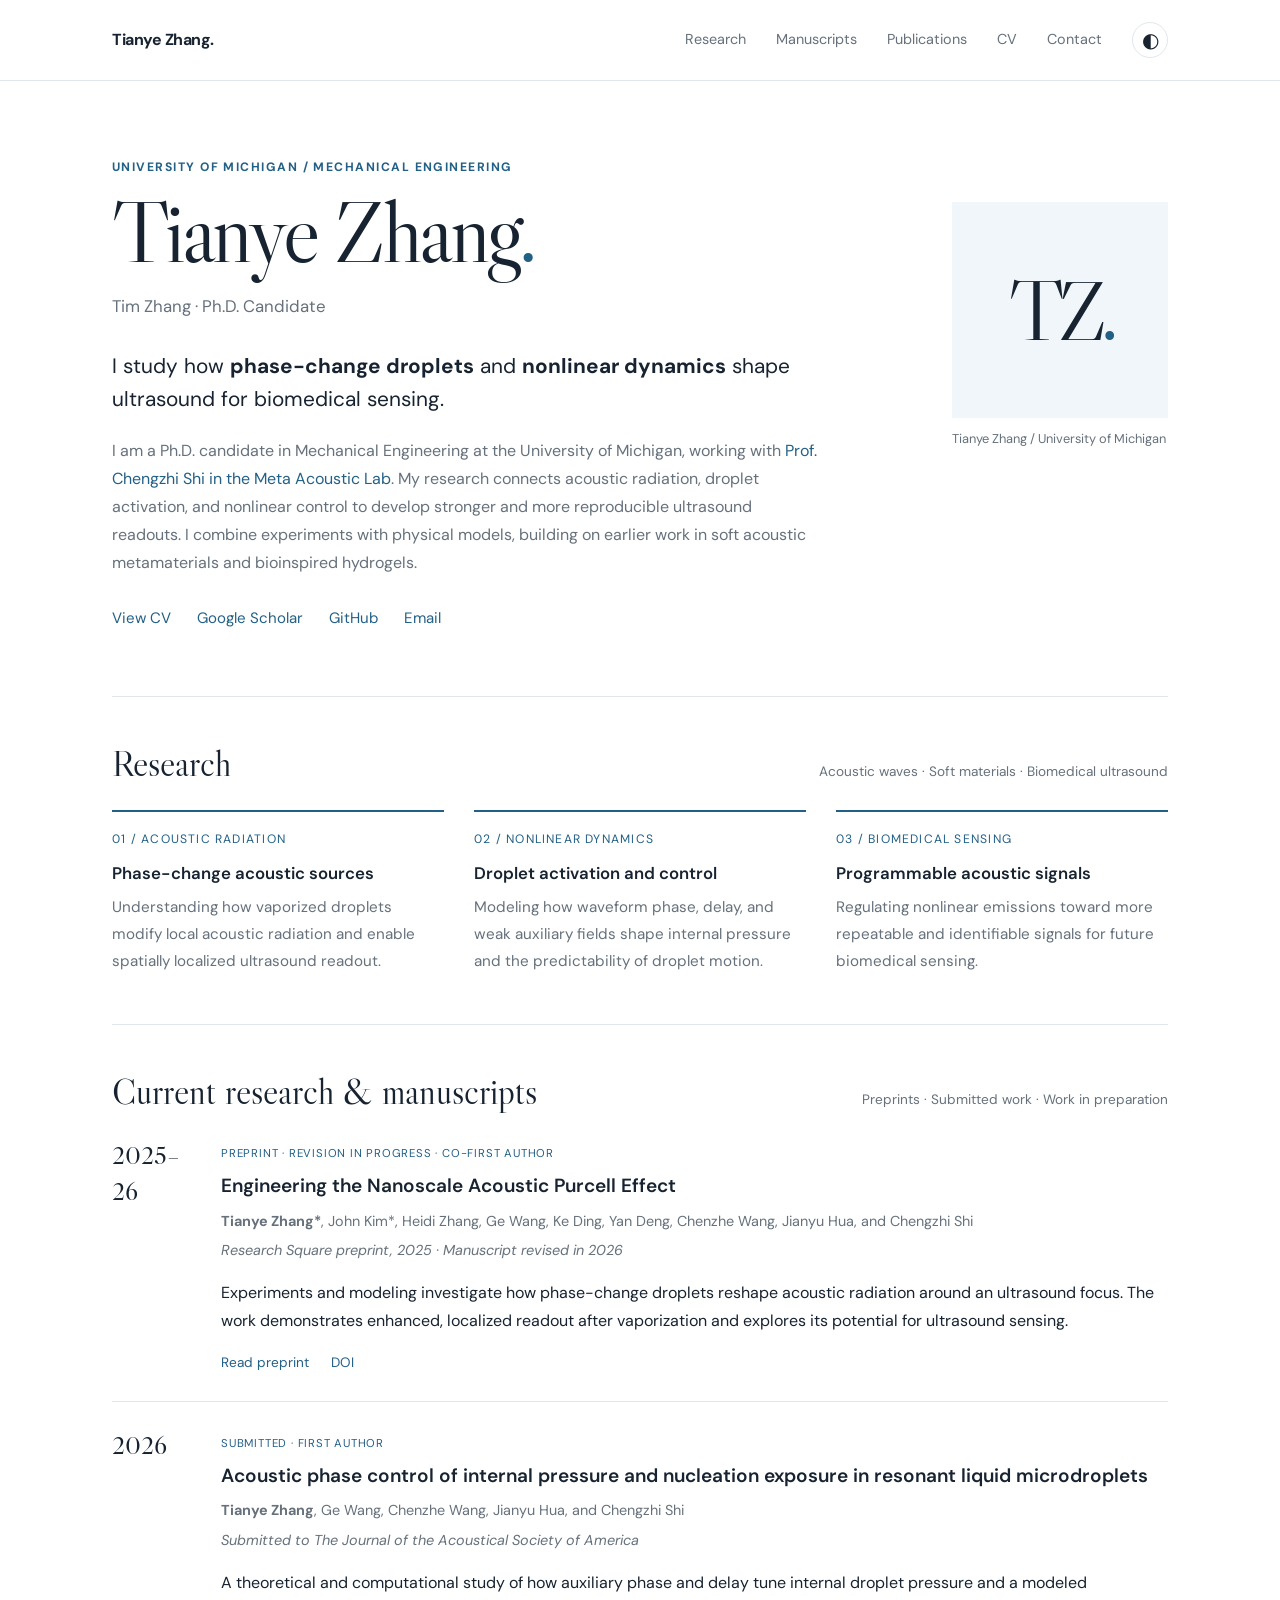
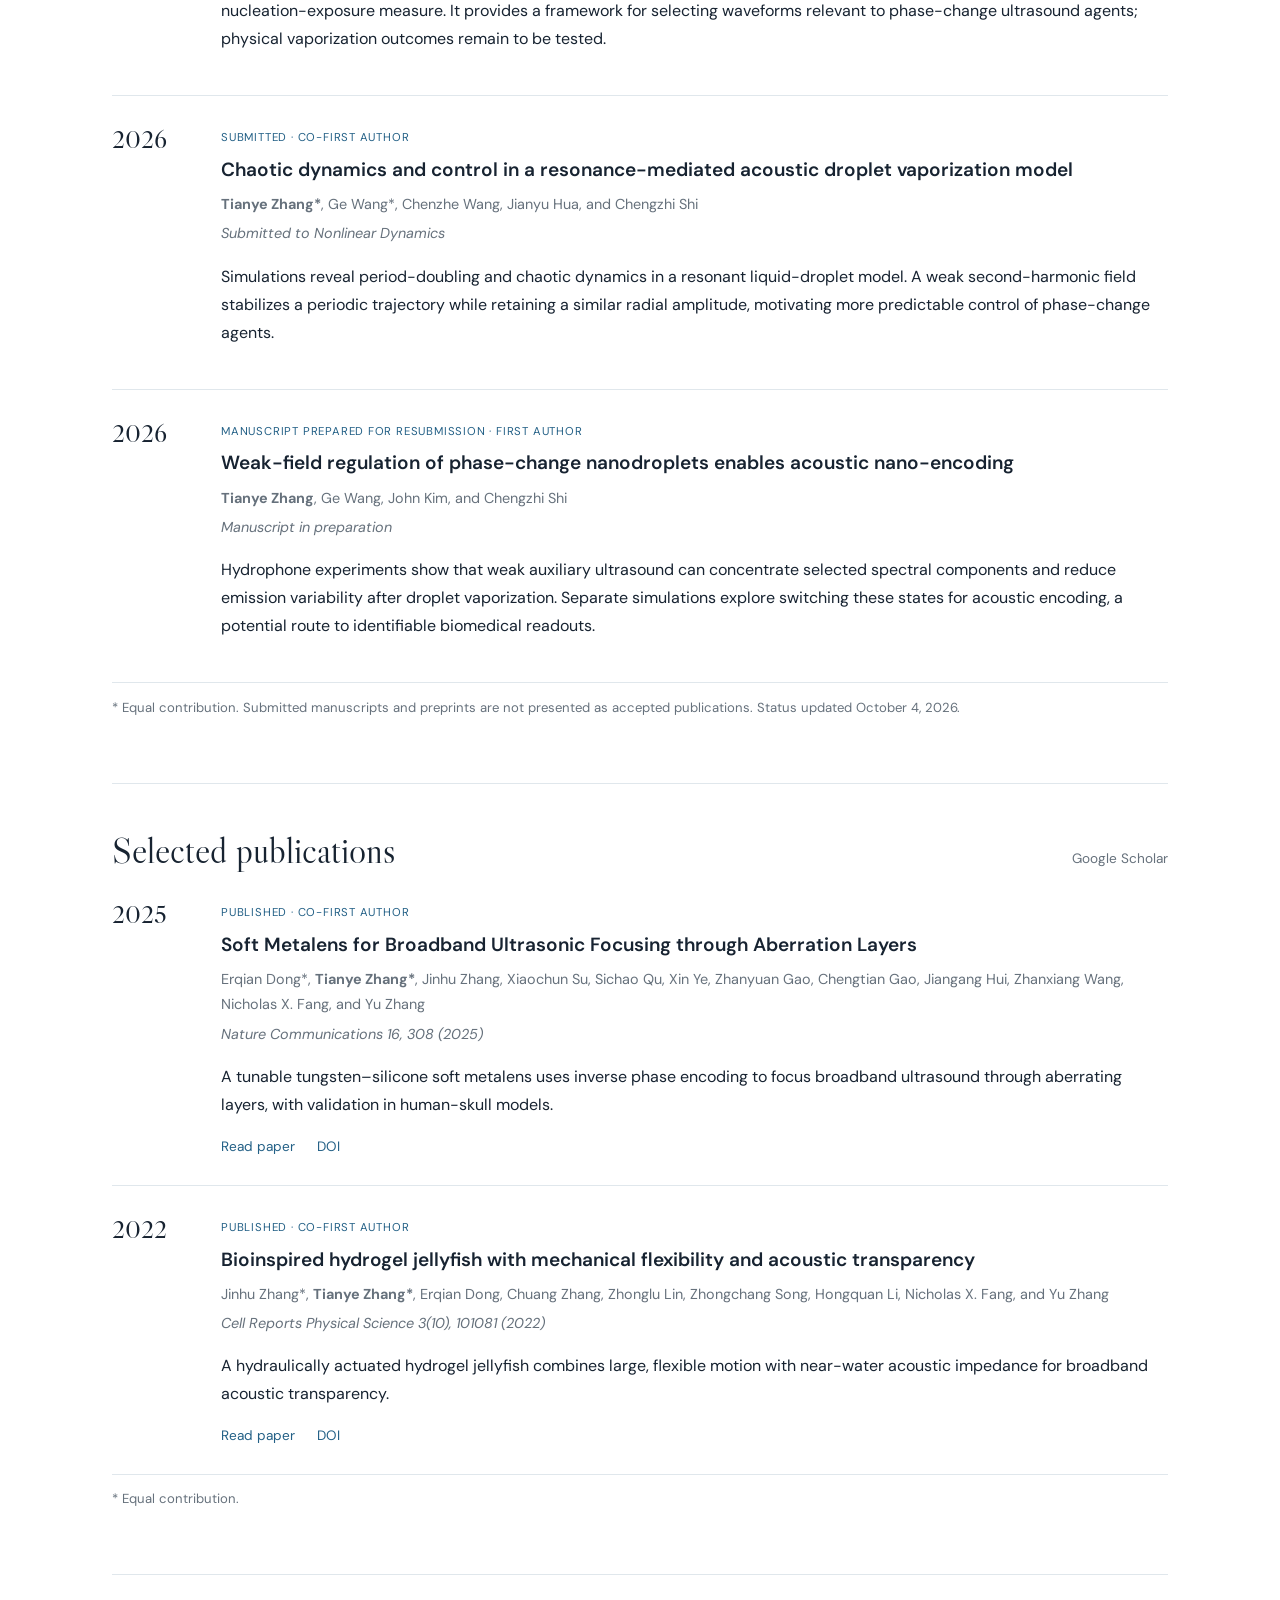
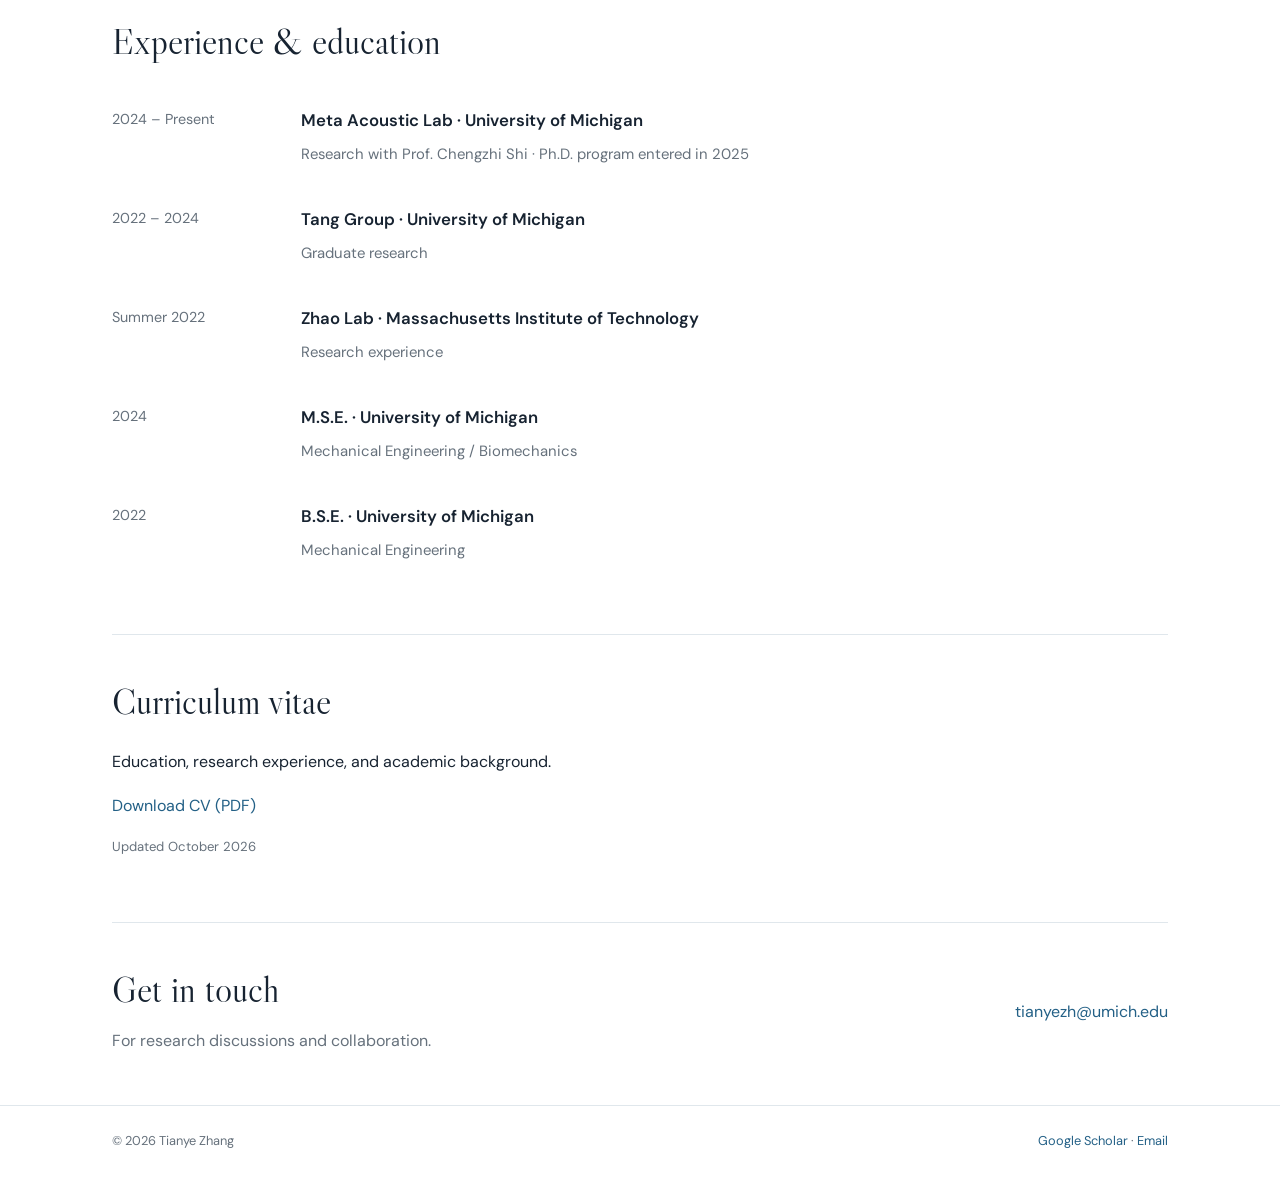
==== index.html @ c557f558 "Publish Tianye Zhang academic website and CV" ====
<!doctype html>
<html lang="en"><head><meta charset="utf-8"><meta name="viewport" content="width=device-width, initial-scale=1"><meta name="description" content="Tianye (Tim) Zhang — research in acoustic metamaterials, soft materials, and biomedical ultrasound at the University of Michigan."><title>Tianye Zhang · Acoustics & Ultrasound</title><link rel="icon" type="image/svg+xml" href="data:image/svg+xml,%3Csvg xmlns='http://www.w3.org/2000/svg' viewBox='0 0 64 64'%3E%3Crect width='64' height='64' rx='10' fill='%23172331'/%3E%3Ctext x='9' y='44' font-family='Georgia' font-size='34' fill='white'%3ETZ%3C/text%3E%3C/svg%3E"><link rel="stylesheet" href="style.css"><script src="main.js" defer></script></head>
<body><a class="skip" href="#main">Skip to content</a><header><nav class="nav" aria-label="Main navigation"><a class="brand" href="#about">Tianye Zhang.</a><a href="#research">Research</a><a href="#manuscripts">Manuscripts</a><a class="publications-nav" href="#publications">Publications</a><a href="#cv">CV</a><a class="contact-nav" href="#contact">Contact</a><button class="theme" type="button" aria-label="Switch to dark theme" aria-pressed="false">◐</button></nav></header>
<main id="main"><section class="intro" id="about"><div><p class="eyebrow">University of Michigan / Mechanical Engineering</p><h1>Tianye Zhang<span>.</span></h1><p class="role">Tim Zhang · Ph.D. Candidate</p><p class="lead">I study how <strong>phase-change droplets</strong> and <strong>nonlinear dynamics</strong> shape ultrasound for biomedical sensing.</p><p class="bio">I am a Ph.D. candidate in Mechanical Engineering at the University of Michigan, working with <a href="https://metaacousticlab.engin.umich.edu/members/" target="_blank" rel="noopener">Prof. Chengzhi Shi in the Meta Acoustic Lab</a>. My research connects acoustic radiation, droplet activation, and nonlinear control to develop stronger and more reproducible ultrasound readouts. I combine experiments with physical models, building on earlier work in soft acoustic metamaterials and bioinspired hydrogels.</p><div class="profile-links" aria-label="Academic profiles"><a href="#cv">View CV</a><a href="https://scholar.google.com/citations?user=XYFmxHcAAAAJ&amp;hl=en" target="_blank" rel="noopener">Google Scholar</a><a href="https://github.com/zhangty72" target="_blank" rel="noopener">GitHub</a><a href="mailto:tianyezh@umich.edu">Email</a></div></div><aside class="portrait" aria-label="Tianye Zhang monogram"><div class="monogram"><div>TZ<span>.</span></div></div><p class="caption">Tianye Zhang / University of Michigan</p></aside></section>
<section class="section" id="research"><div class="section-head"><h2>Research</h2><span class="section-note">Acoustic waves · Soft materials · Biomedical ultrasound</span></div><div class="topics"><article class="topic"><div class="number">01 / ACOUSTIC RADIATION</div><h3>Phase-change acoustic sources</h3><p>Understanding how vaporized droplets modify local acoustic radiation and enable spatially localized ultrasound readout.</p></article><article class="topic"><div class="number">02 / NONLINEAR DYNAMICS</div><h3>Droplet activation and control</h3><p>Modeling how waveform phase, delay, and weak auxiliary fields shape internal pressure and the predictability of droplet motion.</p></article><article class="topic"><div class="number">03 / BIOMEDICAL SENSING</div><h3>Programmable acoustic signals</h3><p>Regulating nonlinear emissions toward more repeatable and identifiable signals for future biomedical sensing.</p></article></div></section>
<section class="section" id="manuscripts"><div class="section-head"><h2>Current research &amp; manuscripts</h2><span class="section-note">Preprints · Submitted work · Work in preparation</span></div>
<article class="paper"><div class="year">2025–26</div><div><span class="status">Preprint · Revision in progress · Co-first author</span><h3>Engineering the Nanoscale Acoustic Purcell Effect</h3><p class="authors"><strong>Tianye Zhang*</strong>, John Kim*, Heidi Zhang, Ge Wang, Ke Ding, Yan Deng, Chenzhe Wang, Jianyu Hua, and Chengzhi Shi</p><p class="venue">Research Square preprint, 2025 · Manuscript revised in 2026</p><p>Experiments and modeling investigate how phase-change droplets reshape acoustic radiation around an ultrasound focus. The work demonstrates enhanced, localized readout after vaporization and explores its potential for ultrasound sensing.</p><div class="paper-links"><a href="https://www.researchsquare.com/article/rs-7958211/v1" target="_blank" rel="noopener">Read preprint</a><a href="https://doi.org/10.21203/rs.3.rs-7958211/v1" target="_blank" rel="noopener">DOI</a></div></div></article>
<article class="paper"><div class="year">2026</div><div><span class="status">Submitted · First author</span><h3>Acoustic phase control of internal pressure and nucleation exposure in resonant liquid microdroplets</h3><p class="authors"><strong>Tianye Zhang</strong>, Ge Wang, Chenzhe Wang, Jianyu Hua, and Chengzhi Shi</p><p class="venue">Submitted to The Journal of the Acoustical Society of America</p><p>A theoretical and computational study of how auxiliary phase and delay tune internal droplet pressure and a modeled nucleation-exposure measure. It provides a framework for selecting waveforms relevant to phase-change ultrasound agents; physical vaporization outcomes remain to be tested.</p></div></article>
<article class="paper"><div class="year">2026</div><div><span class="status">Submitted · Co-first author</span><h3>Chaotic dynamics and control in a resonance-mediated acoustic droplet vaporization model</h3><p class="authors"><strong>Tianye Zhang*</strong>, Ge Wang*, Chenzhe Wang, Jianyu Hua, and Chengzhi Shi</p><p class="venue">Submitted to Nonlinear Dynamics</p><p>Simulations reveal period-doubling and chaotic dynamics in a resonant liquid-droplet model. A weak second-harmonic field stabilizes a periodic trajectory while retaining a similar radial amplitude, motivating more predictable control of phase-change agents.</p></div></article>
<article class="paper"><div class="year">2026</div><div><span class="status">Manuscript prepared for resubmission · First author</span><h3>Weak-field regulation of phase-change nanodroplets enables acoustic nano-encoding</h3><p class="authors"><strong>Tianye Zhang</strong>, Ge Wang, John Kim, and Chengzhi Shi</p><p class="venue">Manuscript in preparation</p><p>Hydrophone experiments show that weak auxiliary ultrasound can concentrate selected spectral components and reduce emission variability after droplet vaporization. Separate simulations explore switching these states for acoustic encoding, a potential route to identifiable biomedical readouts.</p></div></article><p class="cv-note">* Equal contribution. Submitted manuscripts and preprints are not presented as accepted publications. Status updated October 4, 2026.</p></section>
<section class="section" id="publications"><div class="section-head"><h2>Selected publications</h2><a class="section-note" href="https://scholar.google.com/citations?user=XYFmxHcAAAAJ&amp;hl=en" target="_blank" rel="noopener">Google Scholar</a></div><div id="paper-list">
<article class="paper"><div class="year">2025</div><div><span class="status">Published · Co-first author</span><h3><a href="https://doi.org/10.1038/s41467-024-55022-2" target="_blank" rel="noopener">Soft Metalens for Broadband Ultrasonic Focusing through Aberration Layers</a></h3><p class="authors">Erqian Dong*, <strong>Tianye Zhang*</strong>, Jinhu Zhang, Xiaochun Su, Sichao Qu, Xin Ye, Zhanyuan Gao, Chengtian Gao, Jiangang Hui, Zhanxiang Wang, Nicholas X. Fang, and Yu Zhang</p><p class="venue">Nature Communications 16, 308 (2025)</p><p>A tunable tungsten–silicone soft metalens uses inverse phase encoding to focus broadband ultrasound through aberrating layers, with validation in human-skull models.</p><div class="paper-links"><a href="https://www.nature.com/articles/s41467-024-55022-2" target="_blank" rel="noopener">Read paper</a><a href="https://doi.org/10.1038/s41467-024-55022-2" target="_blank" rel="noopener">DOI</a></div></div></article><article class="paper"><div class="year">2022</div><div><span class="status">Published · Co-first author</span><h3><a href="https://doi.org/10.1016/j.xcrp.2022.101081" target="_blank" rel="noopener">Bioinspired hydrogel jellyfish with mechanical flexibility and acoustic transparency</a></h3><p class="authors">Jinhu Zhang*, <strong>Tianye Zhang*</strong>, Erqian Dong, Chuang Zhang, Zhonglu Lin, Zhongchang Song, Hongquan Li, Nicholas X. Fang, and Yu Zhang</p><p class="venue">Cell Reports Physical Science 3(10), 101081 (2022)</p><p>A hydraulically actuated hydrogel jellyfish combines large, flexible motion with near-water acoustic impedance for broadband acoustic transparency.</p><div class="paper-links"><a href="https://www.sciencedirect.com/science/article/pii/S2666386422003757" target="_blank" rel="noopener">Read paper</a><a href="https://doi.org/10.1016/j.xcrp.2022.101081" target="_blank" rel="noopener">DOI</a></div></div></article><p class="cv-note">* Equal contribution.</p>
</div></section>
<section class="section" id="experience"><div class="section-head"><h2>Experience &amp; education</h2></div><div class="timeline-row"><time>2024 – Present</time><div><h3>Meta Acoustic Lab · University of Michigan</h3><p>Research with Prof. Chengzhi Shi · Ph.D. program entered in 2025</p></div></div><div class="timeline-row"><time>2022 – 2024</time><div><h3>Tang Group · University of Michigan</h3><p>Graduate research</p></div></div><div class="timeline-row"><time>Summer 2022</time><div><h3>Zhao Lab · Massachusetts Institute of Technology</h3><p>Research experience</p></div></div><div class="timeline-row"><time>2024</time><div><h3>M.S.E. · University of Michigan</h3><p>Mechanical Engineering / Biomechanics</p></div></div><div class="timeline-row"><time>2022</time><div><h3>B.S.E. · University of Michigan</h3><p>Mechanical Engineering</p></div></div></section>
<section class="section" id="cv"><div class="section-head"><h2>Curriculum vitae</h2></div><p>Education, research experience, and academic background.</p><p><a href="Tianye_Zhang_CV.pdf" target="_blank" rel="noopener">Download CV (PDF)</a></p><p class="cv-note">Updated October 2026</p></section>
<section class="section contact" id="contact"><div><h2>Get in touch</h2><p>For research discussions and collaboration.</p></div><a href="mailto:tianyezh@umich.edu">tianyezh@umich.edu</a></section></main><footer><div><span>© 2026 Tianye Zhang</span><span><a href="https://scholar.google.com/citations?user=XYFmxHcAAAAJ&amp;hl=en" target="_blank" rel="noopener">Google Scholar</a> · <a href="mailto:tianyezh@umich.edu">Email</a></span></div></footer></body></html>
---- style.css ----
@import url('https://fonts.googleapis.com/css2?family=DM+Sans:wght@400;500;600;700&family=Libre+Caslon+Display&display=swap');
:root{--bg:#fff;--ink:#172331;--muted:#66717c;--accent:#236086;--line:#e0e7ec;--soft:#f1f6fa;--serif:'Libre Caslon Display',Georgia,serif}*{box-sizing:border-box}html{scroll-behavior:smooth;scroll-padding-top:95px}body{margin:0;background:var(--bg);color:var(--ink);font-family:'DM Sans',Arial,sans-serif;font-size:16px;line-height:1.75}a{color:var(--accent);text-decoration:none}a:hover{text-decoration:underline;text-underline-offset:5px}a:focus-visible,button:focus-visible{outline:3px solid #54a3d2;outline-offset:5px}header{border-bottom:1px solid var(--line);background:var(--bg);position:sticky;top:0;z-index:10}.nav{max-width:1120px;margin:auto;padding:22px 32px;display:flex;align-items:center;gap:30px}.brand{font-weight:700;letter-spacing:-.5px;color:var(--ink);margin-right:auto}.nav a:not(.brand){font-size:.9rem;color:var(--muted)}.theme{border:1px solid var(--line);background:none;border-radius:50%;width:36px;height:36px;color:var(--ink);cursor:pointer;font-size:20px}main{max-width:1120px;margin:auto;padding:0 32px}.intro{display:grid;grid-template-columns:1fr 216px;gap:72px;padding:76px 0 65px}.eyebrow{font-size:.76rem;font-weight:700;letter-spacing:.12em;color:var(--accent);text-transform:uppercase;margin:0 0 8px}h1{font-family:var(--serif);font-weight:400;font-size:clamp(3.5rem,7vw,5.5rem);letter-spacing:-.04em;line-height:1.04;margin:0 0 14px}h1 span{color:var(--accent)}.role{color:var(--muted);margin:0 0 28px;font-size:1.05rem}.lead{font-size:1.3rem;line-height:1.6;max-width:690px}.bio{max-width:710px;color:var(--muted)}.profile-links{display:flex;flex-wrap:wrap;gap:26px;margin-top:28px;font-size:.94rem}.portrait{padding-top:45px}.monogram{height:216px;display:grid;place-items:center;background:var(--soft);font-family:var(--serif);font-size:84px;letter-spacing:-7px}.monogram span{color:var(--accent)}.caption{font-size:.8rem;color:var(--muted);margin-top:10px}.section{padding:45px 0 50px;border-top:1px solid var(--line)}.section-head{display:flex;align-items:baseline;justify-content:space-between;gap:24px;margin-bottom:25px}h2{font-family:var(--serif);font-size:2.25rem;font-weight:400;line-height:1.2;margin:0}h3{font-size:1.05rem;font-weight:600;line-height:1.55;margin:0 0 8px}.section-note{color:var(--muted);font-size:.85rem}.topics{display:grid;grid-template-columns:repeat(3,1fr);gap:30px}.topic{border-top:2px solid var(--accent);padding-top:17px}.topic p{margin:8px 0 0;color:var(--muted);font-size:.95rem}.number{font-size:.76rem;color:var(--accent);letter-spacing:.1em;margin-bottom:10px}.paper{display:grid;grid-template-columns:85px 1fr;gap:24px;padding:26px 0;border-bottom:1px solid var(--line)}.paper:first-of-type{padding-top:0}.paper:last-child{border-bottom:0;padding-bottom:0}.year{font-family:var(--serif);font-size:1.6rem;line-height:1.4}.status{display:inline-block;font-size:.71rem;letter-spacing:.07em;text-transform:uppercase;color:var(--accent);margin-bottom:8px}.paper h3{font-size:1.19rem;line-height:1.5}.paper h3 a{color:var(--ink)}.authors,.venue{font-size:.9rem;color:var(--muted);margin:4px 0}.venue{font-style:italic}.paper-links{display:flex;gap:22px;font-size:.85rem;margin-top:9px}.timeline-row{display:grid;grid-template-columns:165px 1fr;gap:24px;padding:18px 0}.timeline-row time{color:var(--muted);font-size:.9rem}.timeline-row p{margin:3px 0;color:var(--muted);font-size:.93rem}.contact{display:flex;justify-content:space-between;align-items:center;gap:30px}.contact p{color:var(--muted);margin-bottom:0}footer{border-top:1px solid var(--line);padding:24px 32px;color:var(--muted);font-size:.8rem}footer>div{max-width:1056px;margin:auto;display:flex;justify-content:space-between;gap:20px}.skip{position:absolute;left:-999px}.skip:focus{left:20px;background:var(--bg);padding:10px;z-index:20}.cv-note{font-size:.82rem;color:var(--muted)}body.dark{--bg:#101923;--ink:#edf2f6;--muted:#a8b5c1;--accent:#85bddc;--line:#2c3947;--soft:#1b2a38}@media(max-width:760px){.nav{padding:17px 20px;gap:18px}.nav a:not(.brand){font-size:.8rem}.brand{font-size:.95rem}.theme{width:30px;height:30px;flex-shrink:0}main{padding:0 22px}.intro{grid-template-columns:1fr;gap:0;padding:45px 0}.portrait{display:none}.lead{font-size:1.14rem}.topics{grid-template-columns:1fr;gap:28px}.section{padding:34px 0}.section-head{display:block}.section-note{display:block;margin-top:10px}.paper{grid-template-columns:1fr;gap:4px;padding:23px 0}.year{font-size:1.25rem}.timeline-row{grid-template-columns:1fr;gap:3px}.contact{display:block}.contact>a{display:inline-block;margin-top:20px}.profile-links{gap:22px}.nav .contact-nav{display:none}footer{padding:24px 22px}footer>div{flex-direction:column;gap:5px}h2{font-size:2rem}}@media(prefers-reduced-motion:reduce){html{scroll-behavior:auto}}

@media(max-width:600px){.nav .publications-nav{display:none}.nav{gap:14px}.nav a:not(.brand){font-size:.8rem}.brand{font-size:.9rem}}
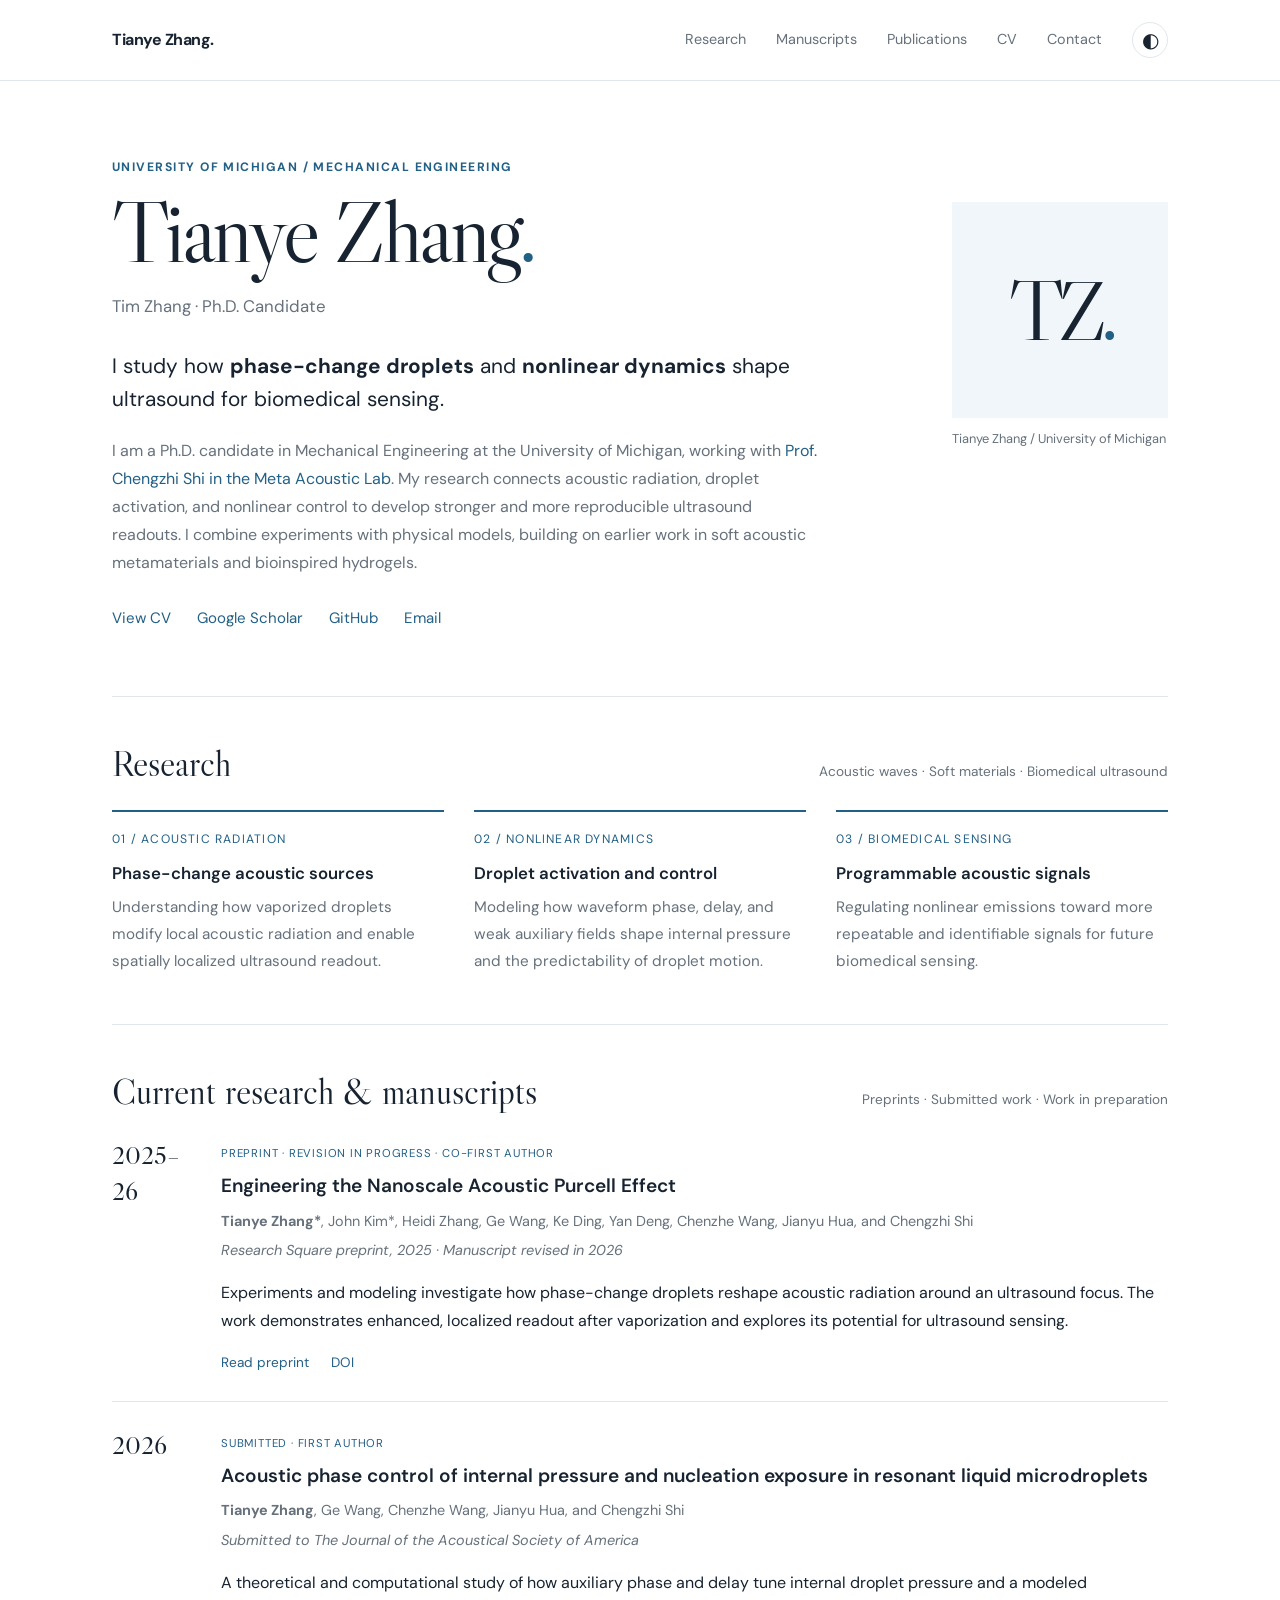
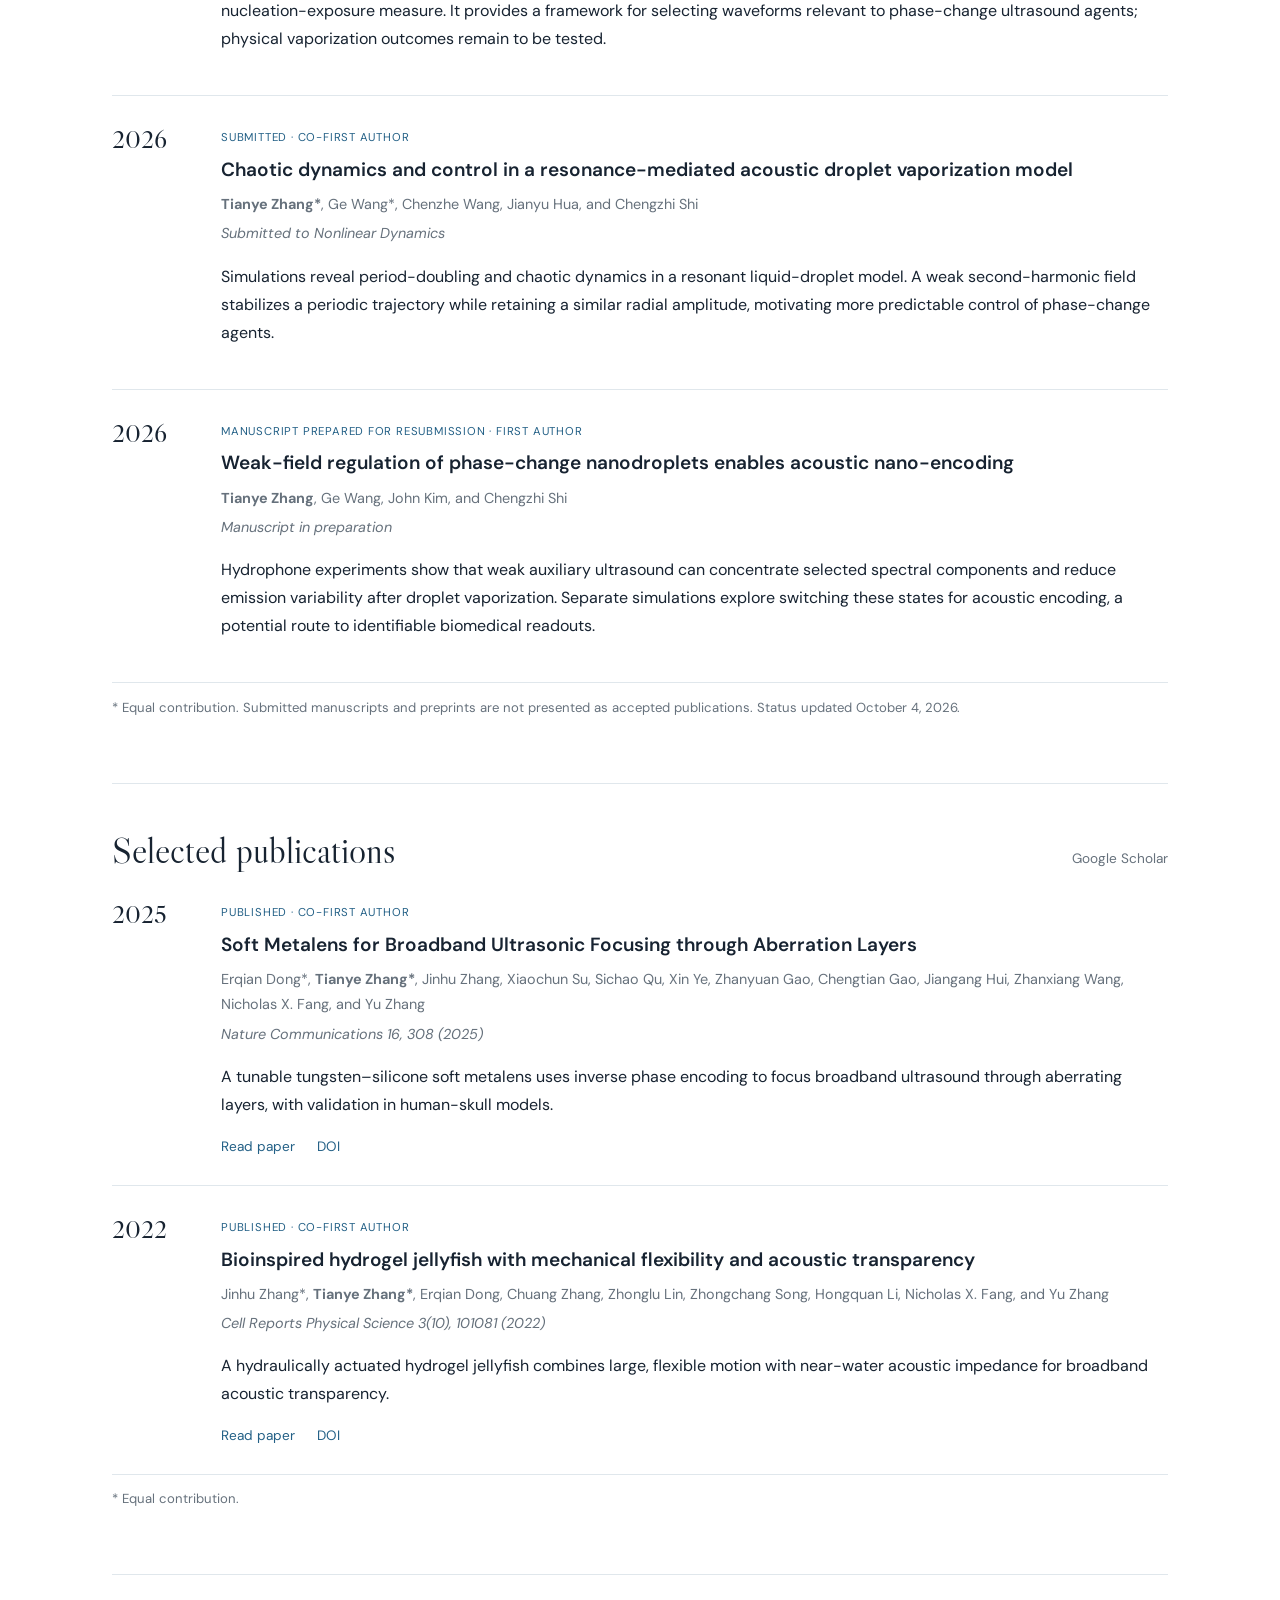
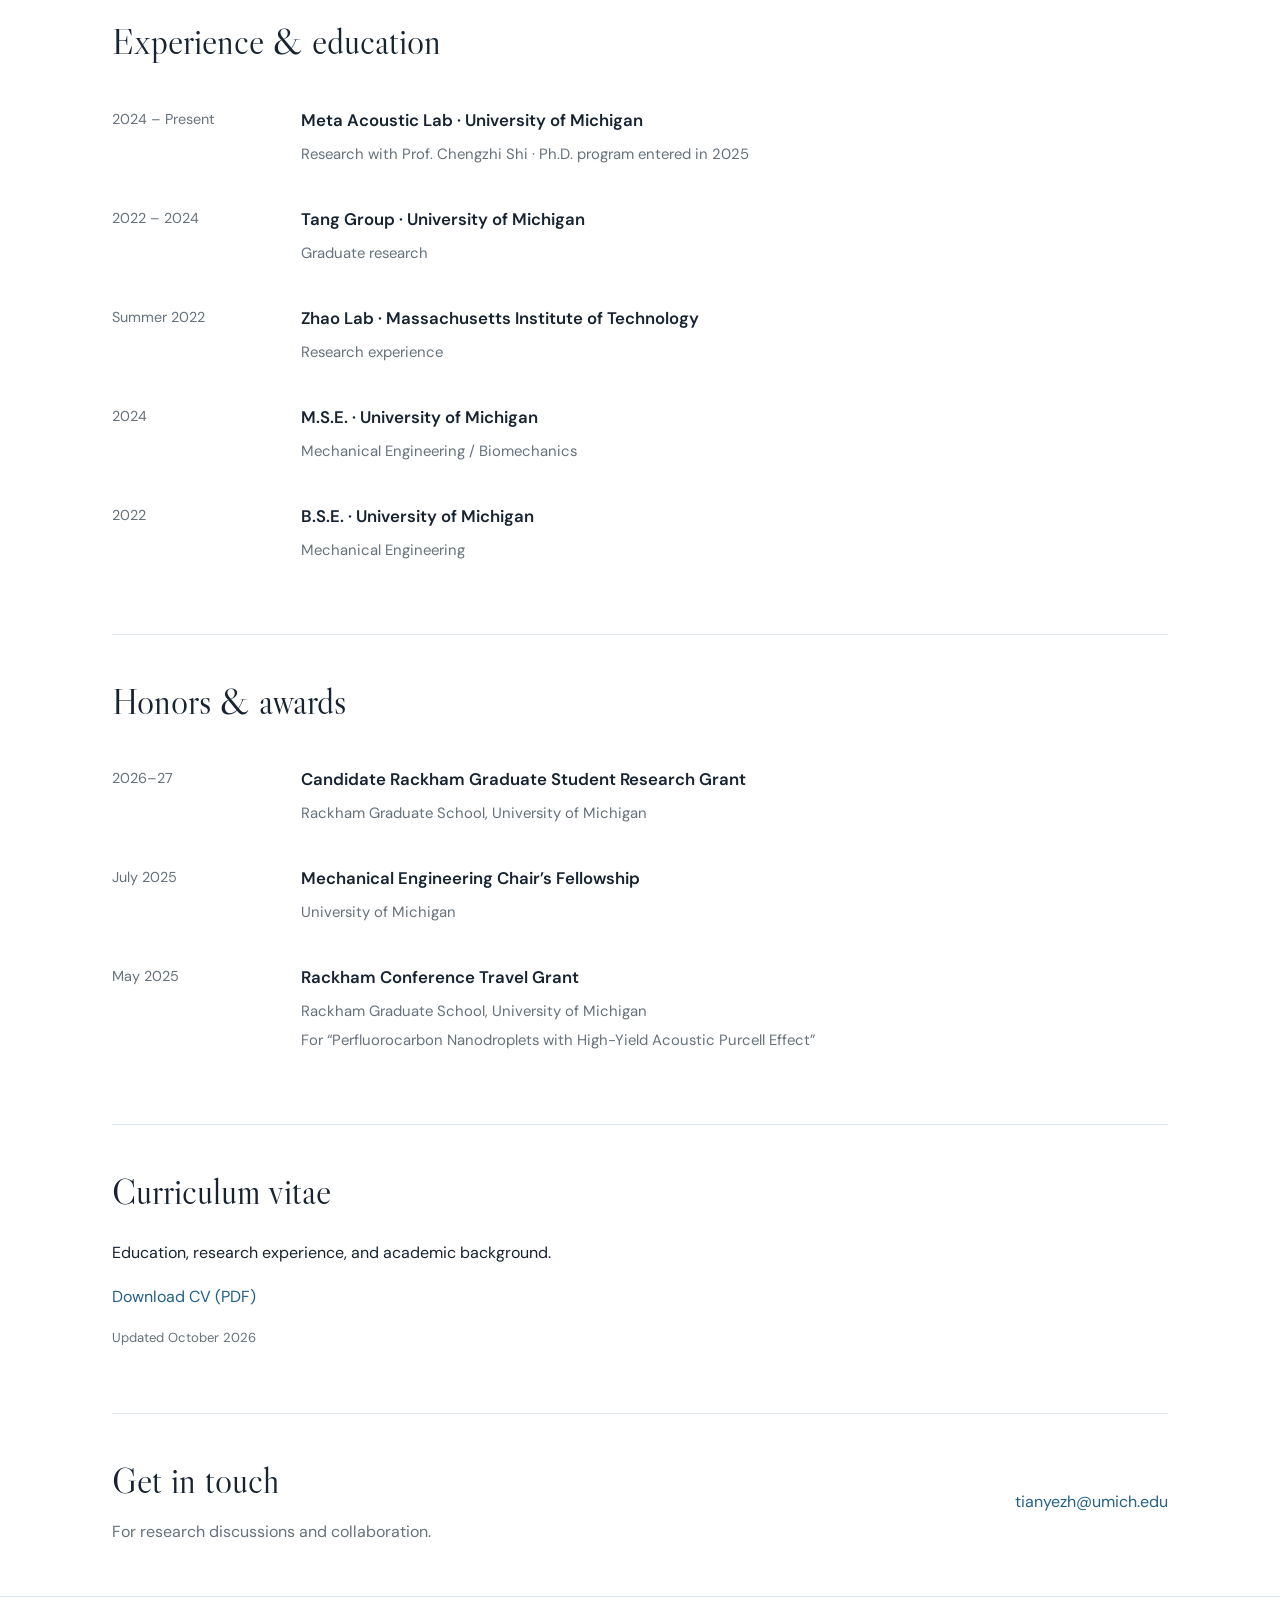
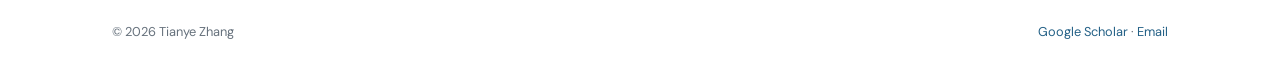
==== commit 900f5c96: "Add fellowship, research grant, and travel grant honors" ====
--- a/index.html
+++ b/index.html
@@ -12,5 +12,6 @@
 <article class="paper"><div class="year">2025</div><div><span class="status">Published · Co-first author</span><h3><a href="https://doi.org/10.1038/s41467-024-55022-2" target="_blank" rel="noopener">Soft Metalens for Broadband Ultrasonic Focusing through Aberration Layers</a></h3><p class="authors">Erqian Dong*, <strong>Tianye Zhang*</strong>, Jinhu Zhang, Xiaochun Su, Sichao Qu, Xin Ye, Zhanyuan Gao, Chengtian Gao, Jiangang Hui, Zhanxiang Wang, Nicholas X. Fang, and Yu Zhang</p><p class="venue">Nature Communications 16, 308 (2025)</p><p>A tunable tungsten–silicone soft metalens uses inverse phase encoding to focus broadband ultrasound through aberrating layers, with validation in human-skull models.</p><div class="paper-links"><a href="https://www.nature.com/articles/s41467-024-55022-2" target="_blank" rel="noopener">Read paper</a><a href="https://doi.org/10.1038/s41467-024-55022-2" target="_blank" rel="noopener">DOI</a></div></div></article><article class="paper"><div class="year">2022</div><div><span class="status">Published · Co-first author</span><h3><a href="https://doi.org/10.1016/j.xcrp.2022.101081" target="_blank" rel="noopener">Bioinspired hydrogel jellyfish with mechanical flexibility and acoustic transparency</a></h3><p class="authors">Jinhu Zhang*, <strong>Tianye Zhang*</strong>, Erqian Dong, Chuang Zhang, Zhonglu Lin, Zhongchang Song, Hongquan Li, Nicholas X. Fang, and Yu Zhang</p><p class="venue">Cell Reports Physical Science 3(10), 101081 (2022)</p><p>A hydraulically actuated hydrogel jellyfish combines large, flexible motion with near-water acoustic impedance for broadband acoustic transparency.</p><div class="paper-links"><a href="https://www.sciencedirect.com/science/article/pii/S2666386422003757" target="_blank" rel="noopener">Read paper</a><a href="https://doi.org/10.1016/j.xcrp.2022.101081" target="_blank" rel="noopener">DOI</a></div></div></article><p class="cv-note">* Equal contribution.</p>
 </div></section>
 <section class="section" id="experience"><div class="section-head"><h2>Experience &amp; education</h2></div><div class="timeline-row"><time>2024 – Present</time><div><h3>Meta Acoustic Lab · University of Michigan</h3><p>Research with Prof. Chengzhi Shi · Ph.D. program entered in 2025</p></div></div><div class="timeline-row"><time>2022 – 2024</time><div><h3>Tang Group · University of Michigan</h3><p>Graduate research</p></div></div><div class="timeline-row"><time>Summer 2022</time><div><h3>Zhao Lab · Massachusetts Institute of Technology</h3><p>Research experience</p></div></div><div class="timeline-row"><time>2024</time><div><h3>M.S.E. · University of Michigan</h3><p>Mechanical Engineering / Biomechanics</p></div></div><div class="timeline-row"><time>2022</time><div><h3>B.S.E. · University of Michigan</h3><p>Mechanical Engineering</p></div></div></section>
+<section class="section" id="honors"><div class="section-head"><h2>Honors &amp; awards</h2></div><div class="timeline-row"><time>2026–27</time><div><h3>Candidate Rackham Graduate Student Research Grant</h3><p>Rackham Graduate School, University of Michigan</p></div></div><div class="timeline-row"><time datetime="2025-07">July 2025</time><div><h3>Mechanical Engineering Chair’s Fellowship</h3><p>University of Michigan</p></div></div><div class="timeline-row"><time datetime="2025-05">May 2025</time><div><h3>Rackham Conference Travel Grant</h3><p>Rackham Graduate School, University of Michigan</p><p>For “Perfluorocarbon Nanodroplets with High-Yield Acoustic Purcell Effect”</p></div></div></section>
 <section class="section" id="cv"><div class="section-head"><h2>Curriculum vitae</h2></div><p>Education, research experience, and academic background.</p><p><a href="Tianye_Zhang_CV.pdf" target="_blank" rel="noopener">Download CV (PDF)</a></p><p class="cv-note">Updated October 2026</p></section>
 <section class="section contact" id="contact"><div><h2>Get in touch</h2><p>For research discussions and collaboration.</p></div><a href="mailto:tianyezh@umich.edu">tianyezh@umich.edu</a></section></main><footer><div><span>© 2026 Tianye Zhang</span><span><a href="https://scholar.google.com/citations?user=XYFmxHcAAAAJ&amp;hl=en" target="_blank" rel="noopener">Google Scholar</a> · <a href="mailto:tianyezh@umich.edu">Email</a></span></div></footer></body></html>
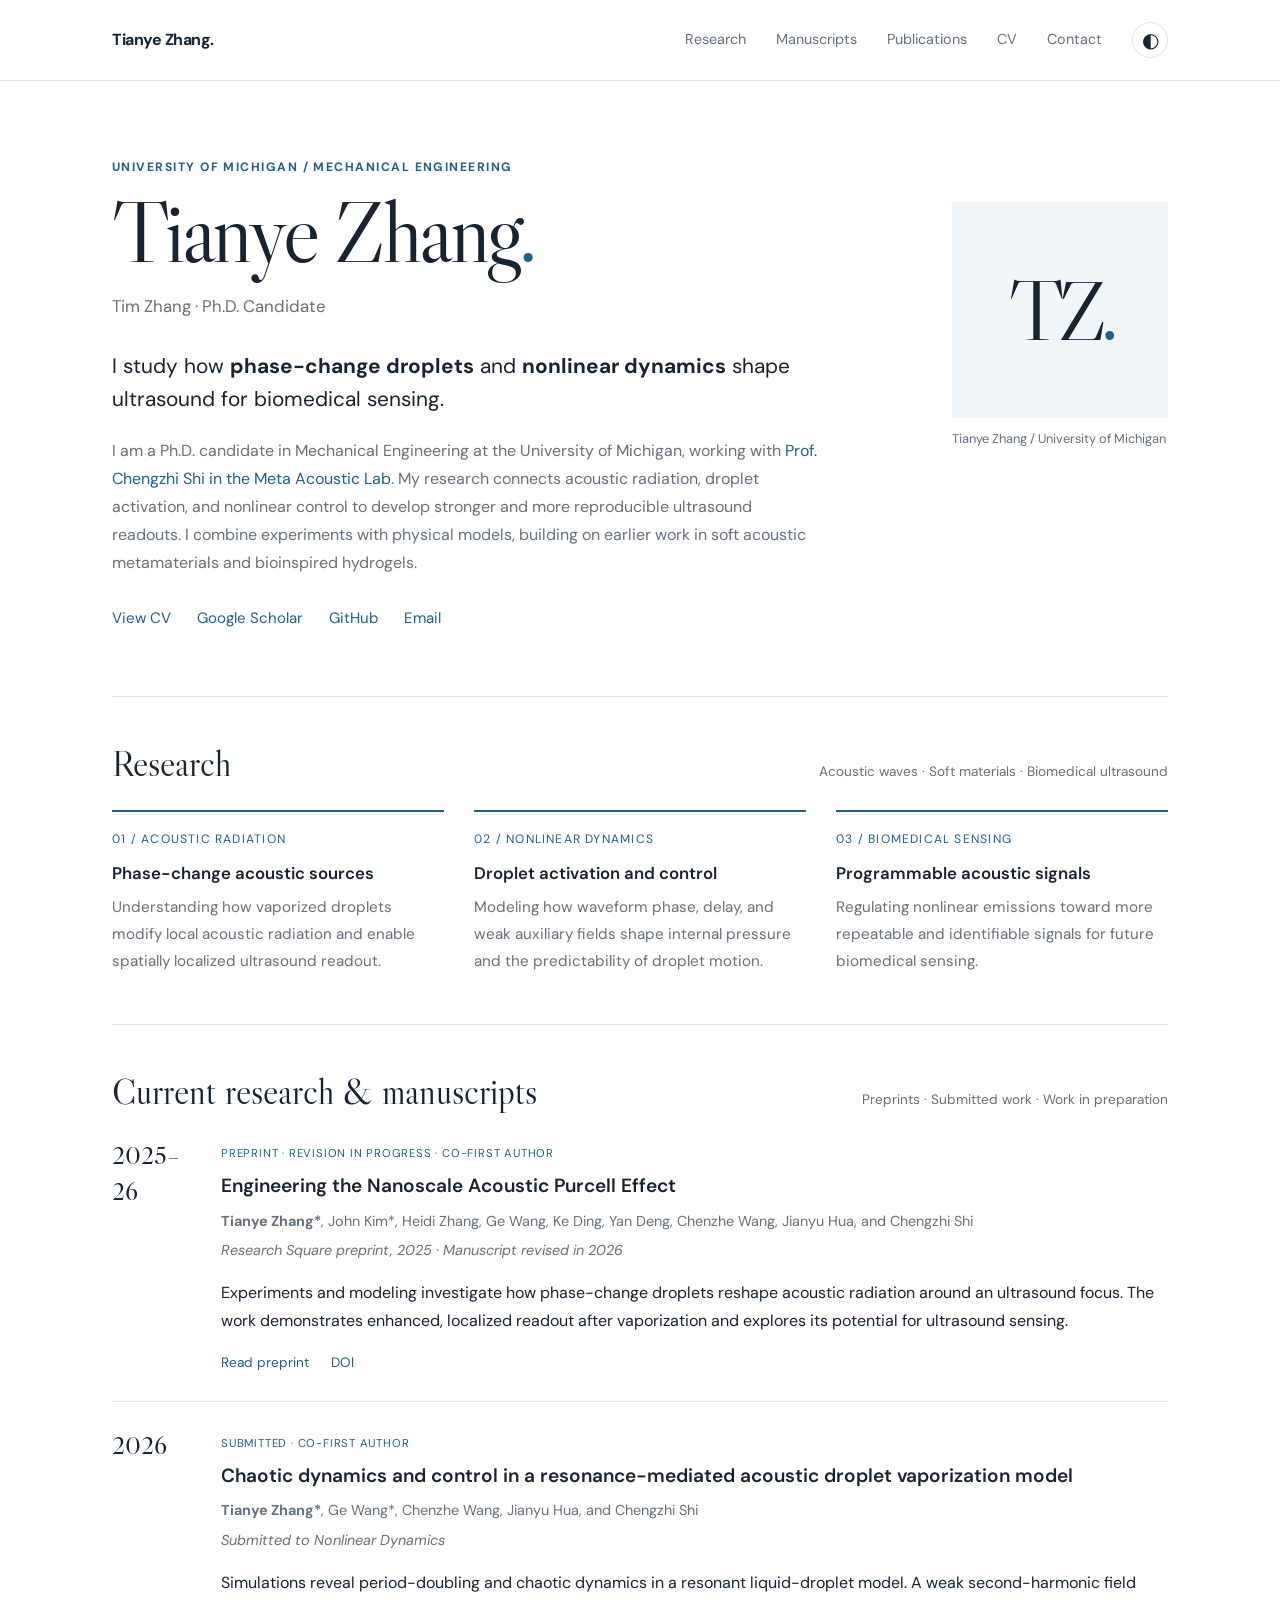
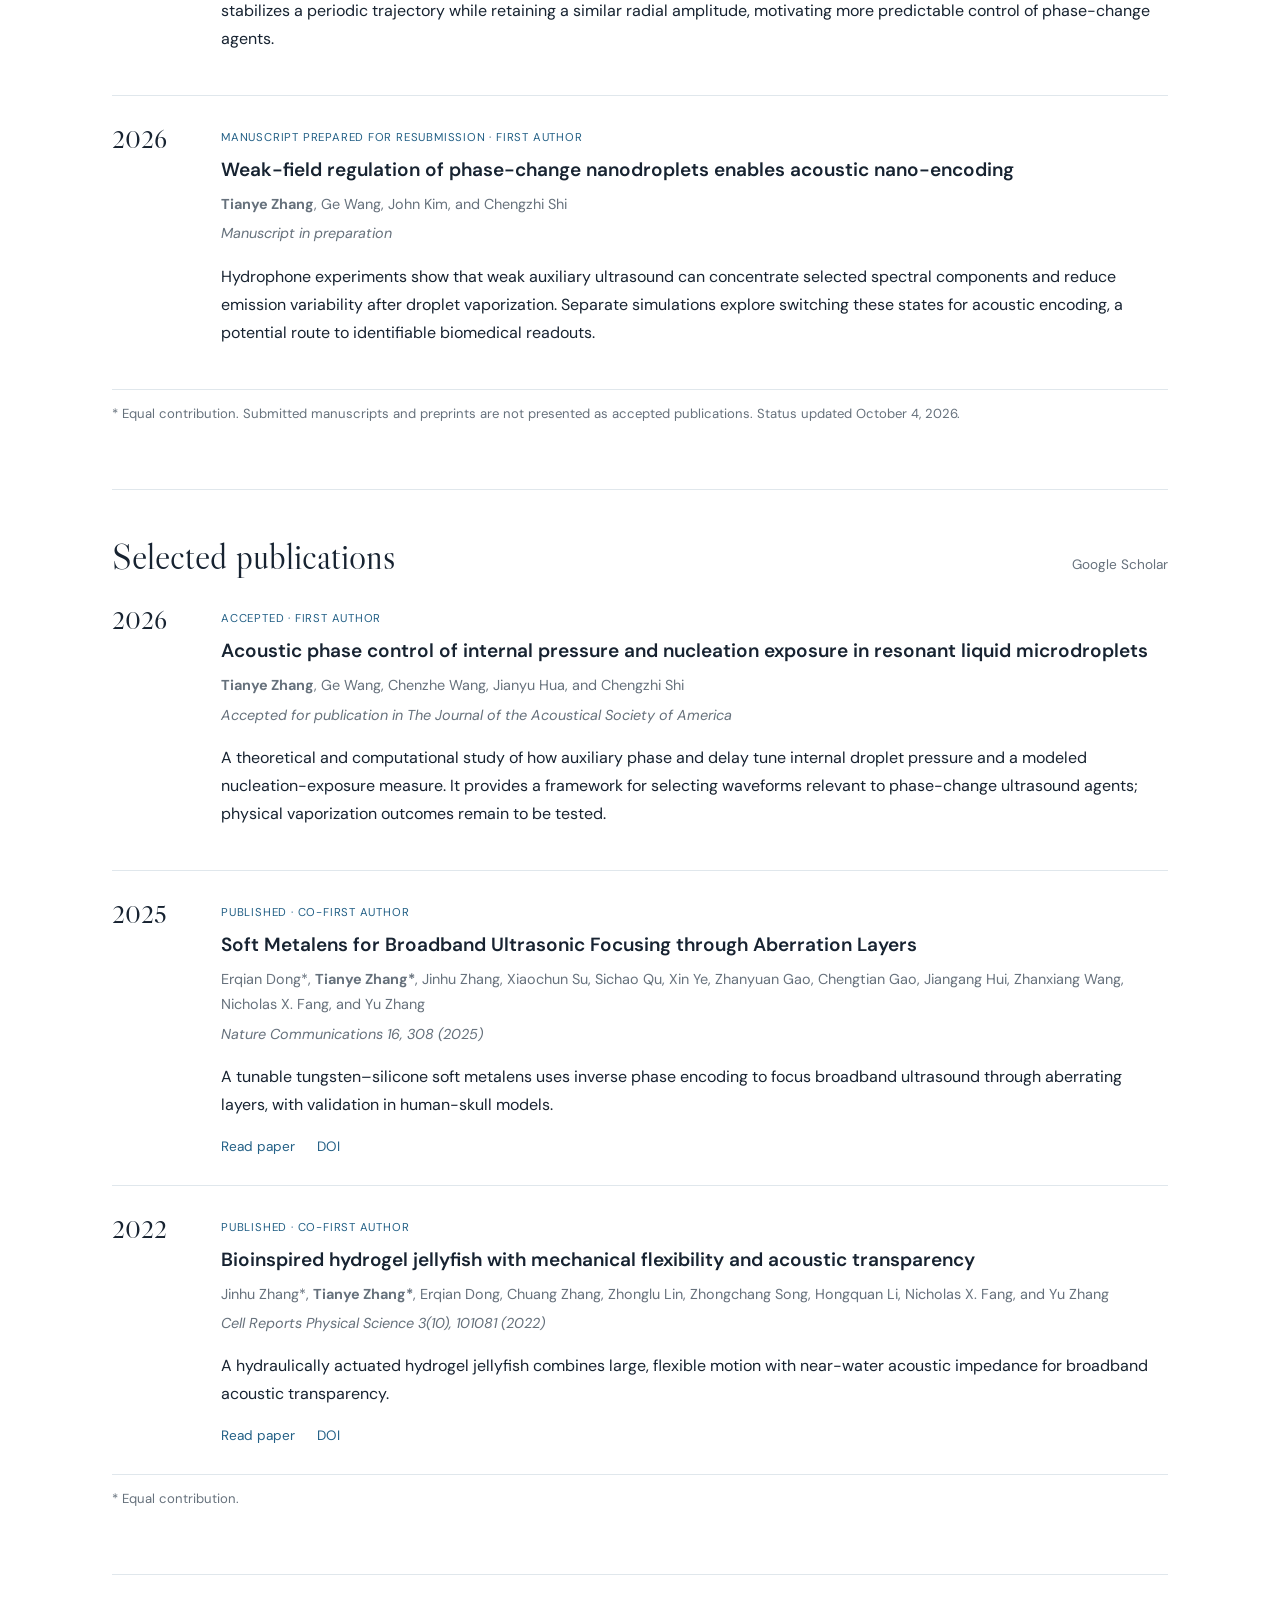
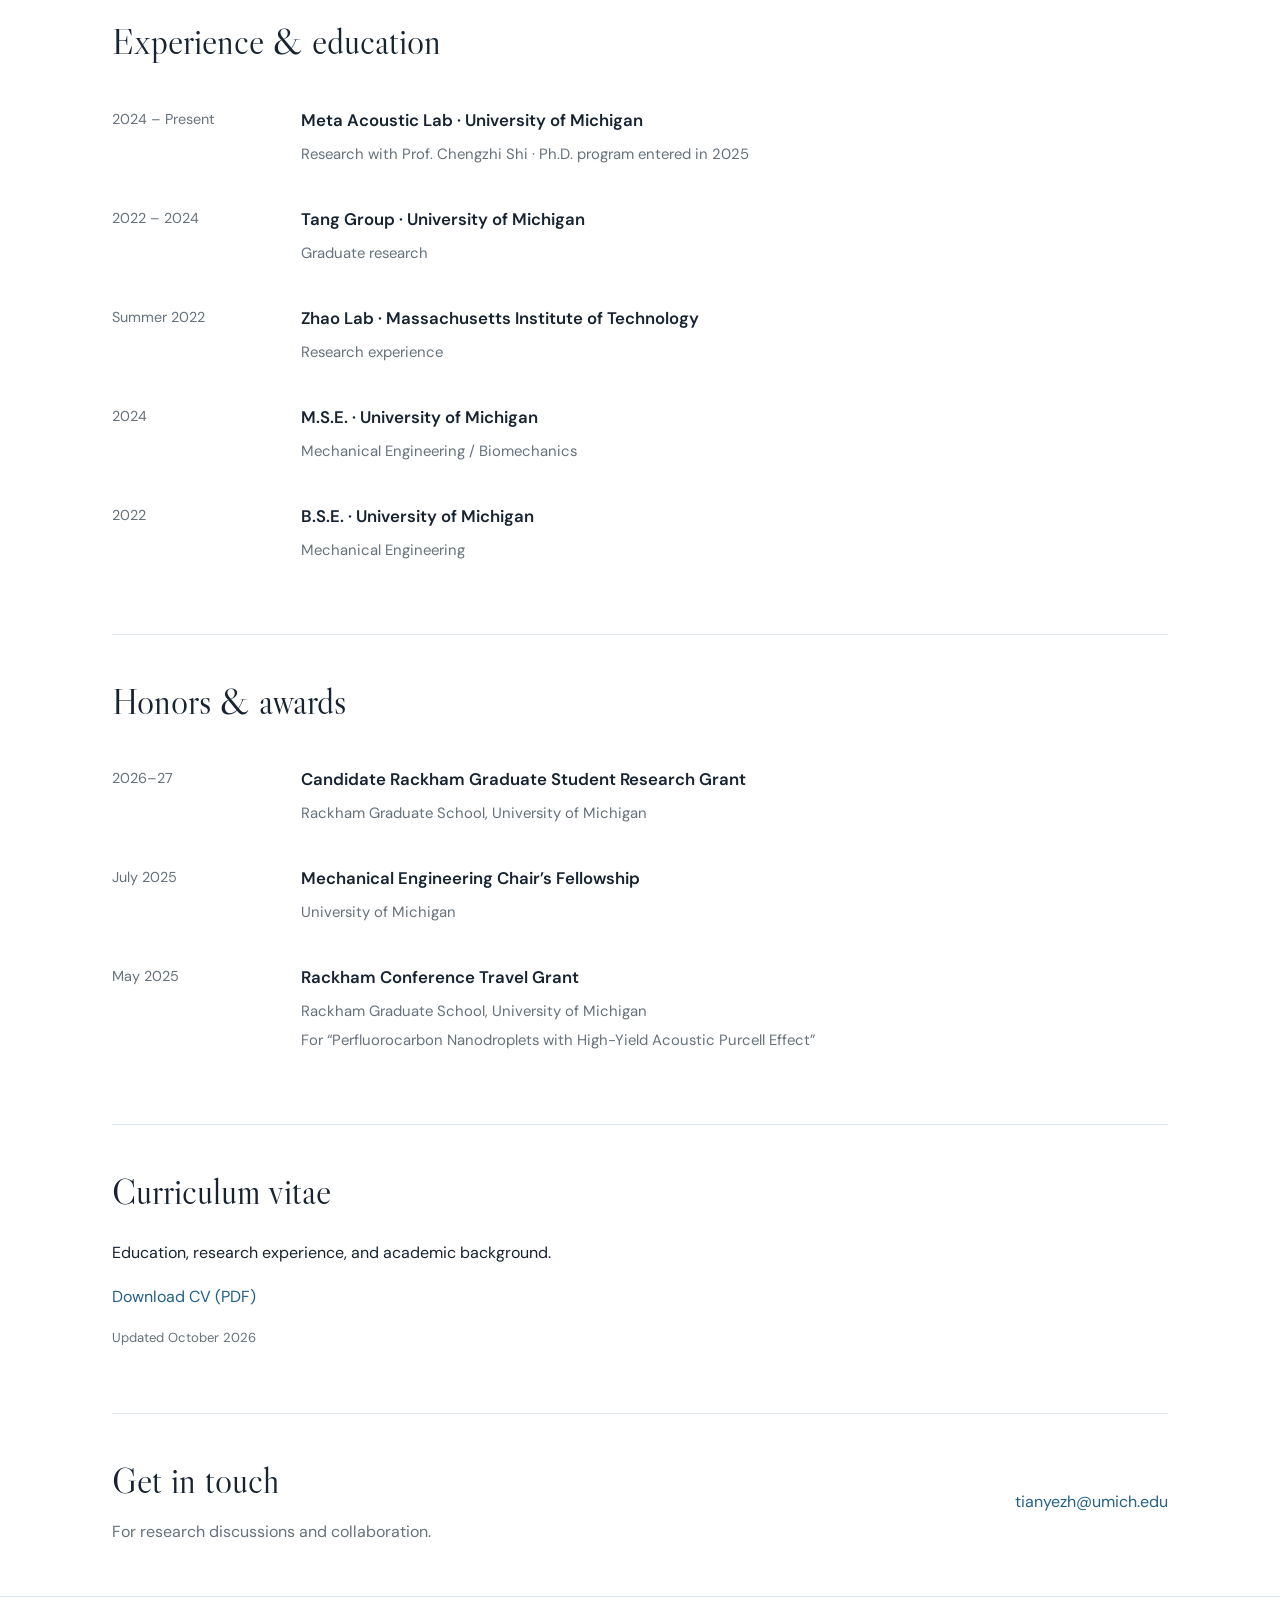
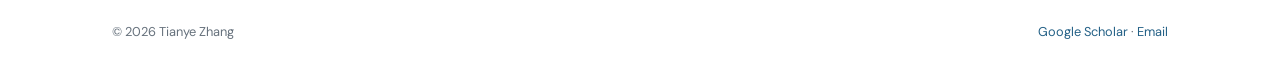
==== commit 24e5082d: "Mark JASA paper accepted for publication" ====
--- a/index.html
+++ b/index.html
@@ -5,10 +5,10 @@
 <section class="section" id="research"><div class="section-head"><h2>Research</h2><span class="section-note">Acoustic waves · Soft materials · Biomedical ultrasound</span></div><div class="topics"><article class="topic"><div class="number">01 / ACOUSTIC RADIATION</div><h3>Phase-change acoustic sources</h3><p>Understanding how vaporized droplets modify local acoustic radiation and enable spatially localized ultrasound readout.</p></article><article class="topic"><div class="number">02 / NONLINEAR DYNAMICS</div><h3>Droplet activation and control</h3><p>Modeling how waveform phase, delay, and weak auxiliary fields shape internal pressure and the predictability of droplet motion.</p></article><article class="topic"><div class="number">03 / BIOMEDICAL SENSING</div><h3>Programmable acoustic signals</h3><p>Regulating nonlinear emissions toward more repeatable and identifiable signals for future biomedical sensing.</p></article></div></section>
 <section class="section" id="manuscripts"><div class="section-head"><h2>Current research &amp; manuscripts</h2><span class="section-note">Preprints · Submitted work · Work in preparation</span></div>
 <article class="paper"><div class="year">2025–26</div><div><span class="status">Preprint · Revision in progress · Co-first author</span><h3>Engineering the Nanoscale Acoustic Purcell Effect</h3><p class="authors"><strong>Tianye Zhang*</strong>, John Kim*, Heidi Zhang, Ge Wang, Ke Ding, Yan Deng, Chenzhe Wang, Jianyu Hua, and Chengzhi Shi</p><p class="venue">Research Square preprint, 2025 · Manuscript revised in 2026</p><p>Experiments and modeling investigate how phase-change droplets reshape acoustic radiation around an ultrasound focus. The work demonstrates enhanced, localized readout after vaporization and explores its potential for ultrasound sensing.</p><div class="paper-links"><a href="https://www.researchsquare.com/article/rs-7958211/v1" target="_blank" rel="noopener">Read preprint</a><a href="https://doi.org/10.21203/rs.3.rs-7958211/v1" target="_blank" rel="noopener">DOI</a></div></div></article>
-<article class="paper"><div class="year">2026</div><div><span class="status">Submitted · First author</span><h3>Acoustic phase control of internal pressure and nucleation exposure in resonant liquid microdroplets</h3><p class="authors"><strong>Tianye Zhang</strong>, Ge Wang, Chenzhe Wang, Jianyu Hua, and Chengzhi Shi</p><p class="venue">Submitted to The Journal of the Acoustical Society of America</p><p>A theoretical and computational study of how auxiliary phase and delay tune internal droplet pressure and a modeled nucleation-exposure measure. It provides a framework for selecting waveforms relevant to phase-change ultrasound agents; physical vaporization outcomes remain to be tested.</p></div></article>
 <article class="paper"><div class="year">2026</div><div><span class="status">Submitted · Co-first author</span><h3>Chaotic dynamics and control in a resonance-mediated acoustic droplet vaporization model</h3><p class="authors"><strong>Tianye Zhang*</strong>, Ge Wang*, Chenzhe Wang, Jianyu Hua, and Chengzhi Shi</p><p class="venue">Submitted to Nonlinear Dynamics</p><p>Simulations reveal period-doubling and chaotic dynamics in a resonant liquid-droplet model. A weak second-harmonic field stabilizes a periodic trajectory while retaining a similar radial amplitude, motivating more predictable control of phase-change agents.</p></div></article>
 <article class="paper"><div class="year">2026</div><div><span class="status">Manuscript prepared for resubmission · First author</span><h3>Weak-field regulation of phase-change nanodroplets enables acoustic nano-encoding</h3><p class="authors"><strong>Tianye Zhang</strong>, Ge Wang, John Kim, and Chengzhi Shi</p><p class="venue">Manuscript in preparation</p><p>Hydrophone experiments show that weak auxiliary ultrasound can concentrate selected spectral components and reduce emission variability after droplet vaporization. Separate simulations explore switching these states for acoustic encoding, a potential route to identifiable biomedical readouts.</p></div></article><p class="cv-note">* Equal contribution. Submitted manuscripts and preprints are not presented as accepted publications. Status updated October 4, 2026.</p></section>
 <section class="section" id="publications"><div class="section-head"><h2>Selected publications</h2><a class="section-note" href="https://scholar.google.com/citations?user=XYFmxHcAAAAJ&amp;hl=en" target="_blank" rel="noopener">Google Scholar</a></div><div id="paper-list">
+<article class="paper"><div class="year">2026</div><div><span class="status">Accepted · First author</span><h3>Acoustic phase control of internal pressure and nucleation exposure in resonant liquid microdroplets</h3><p class="authors"><strong>Tianye Zhang</strong>, Ge Wang, Chenzhe Wang, Jianyu Hua, and Chengzhi Shi</p><p class="venue">Accepted for publication in The Journal of the Acoustical Society of America</p><p>A theoretical and computational study of how auxiliary phase and delay tune internal droplet pressure and a modeled nucleation-exposure measure. It provides a framework for selecting waveforms relevant to phase-change ultrasound agents; physical vaporization outcomes remain to be tested.</p></div></article>
 <article class="paper"><div class="year">2025</div><div><span class="status">Published · Co-first author</span><h3><a href="https://doi.org/10.1038/s41467-024-55022-2" target="_blank" rel="noopener">Soft Metalens for Broadband Ultrasonic Focusing through Aberration Layers</a></h3><p class="authors">Erqian Dong*, <strong>Tianye Zhang*</strong>, Jinhu Zhang, Xiaochun Su, Sichao Qu, Xin Ye, Zhanyuan Gao, Chengtian Gao, Jiangang Hui, Zhanxiang Wang, Nicholas X. Fang, and Yu Zhang</p><p class="venue">Nature Communications 16, 308 (2025)</p><p>A tunable tungsten–silicone soft metalens uses inverse phase encoding to focus broadband ultrasound through aberrating layers, with validation in human-skull models.</p><div class="paper-links"><a href="https://www.nature.com/articles/s41467-024-55022-2" target="_blank" rel="noopener">Read paper</a><a href="https://doi.org/10.1038/s41467-024-55022-2" target="_blank" rel="noopener">DOI</a></div></div></article><article class="paper"><div class="year">2022</div><div><span class="status">Published · Co-first author</span><h3><a href="https://doi.org/10.1016/j.xcrp.2022.101081" target="_blank" rel="noopener">Bioinspired hydrogel jellyfish with mechanical flexibility and acoustic transparency</a></h3><p class="authors">Jinhu Zhang*, <strong>Tianye Zhang*</strong>, Erqian Dong, Chuang Zhang, Zhonglu Lin, Zhongchang Song, Hongquan Li, Nicholas X. Fang, and Yu Zhang</p><p class="venue">Cell Reports Physical Science 3(10), 101081 (2022)</p><p>A hydraulically actuated hydrogel jellyfish combines large, flexible motion with near-water acoustic impedance for broadband acoustic transparency.</p><div class="paper-links"><a href="https://www.sciencedirect.com/science/article/pii/S2666386422003757" target="_blank" rel="noopener">Read paper</a><a href="https://doi.org/10.1016/j.xcrp.2022.101081" target="_blank" rel="noopener">DOI</a></div></div></article><p class="cv-note">* Equal contribution.</p>
 </div></section>
 <section class="section" id="experience"><div class="section-head"><h2>Experience &amp; education</h2></div><div class="timeline-row"><time>2024 – Present</time><div><h3>Meta Acoustic Lab · University of Michigan</h3><p>Research with Prof. Chengzhi Shi · Ph.D. program entered in 2025</p></div></div><div class="timeline-row"><time>2022 – 2024</time><div><h3>Tang Group · University of Michigan</h3><p>Graduate research</p></div></div><div class="timeline-row"><time>Summer 2022</time><div><h3>Zhao Lab · Massachusetts Institute of Technology</h3><p>Research experience</p></div></div><div class="timeline-row"><time>2024</time><div><h3>M.S.E. · University of Michigan</h3><p>Mechanical Engineering / Biomechanics</p></div></div><div class="timeline-row"><time>2022</time><div><h3>B.S.E. · University of Michigan</h3><p>Mechanical Engineering</p></div></div></section>
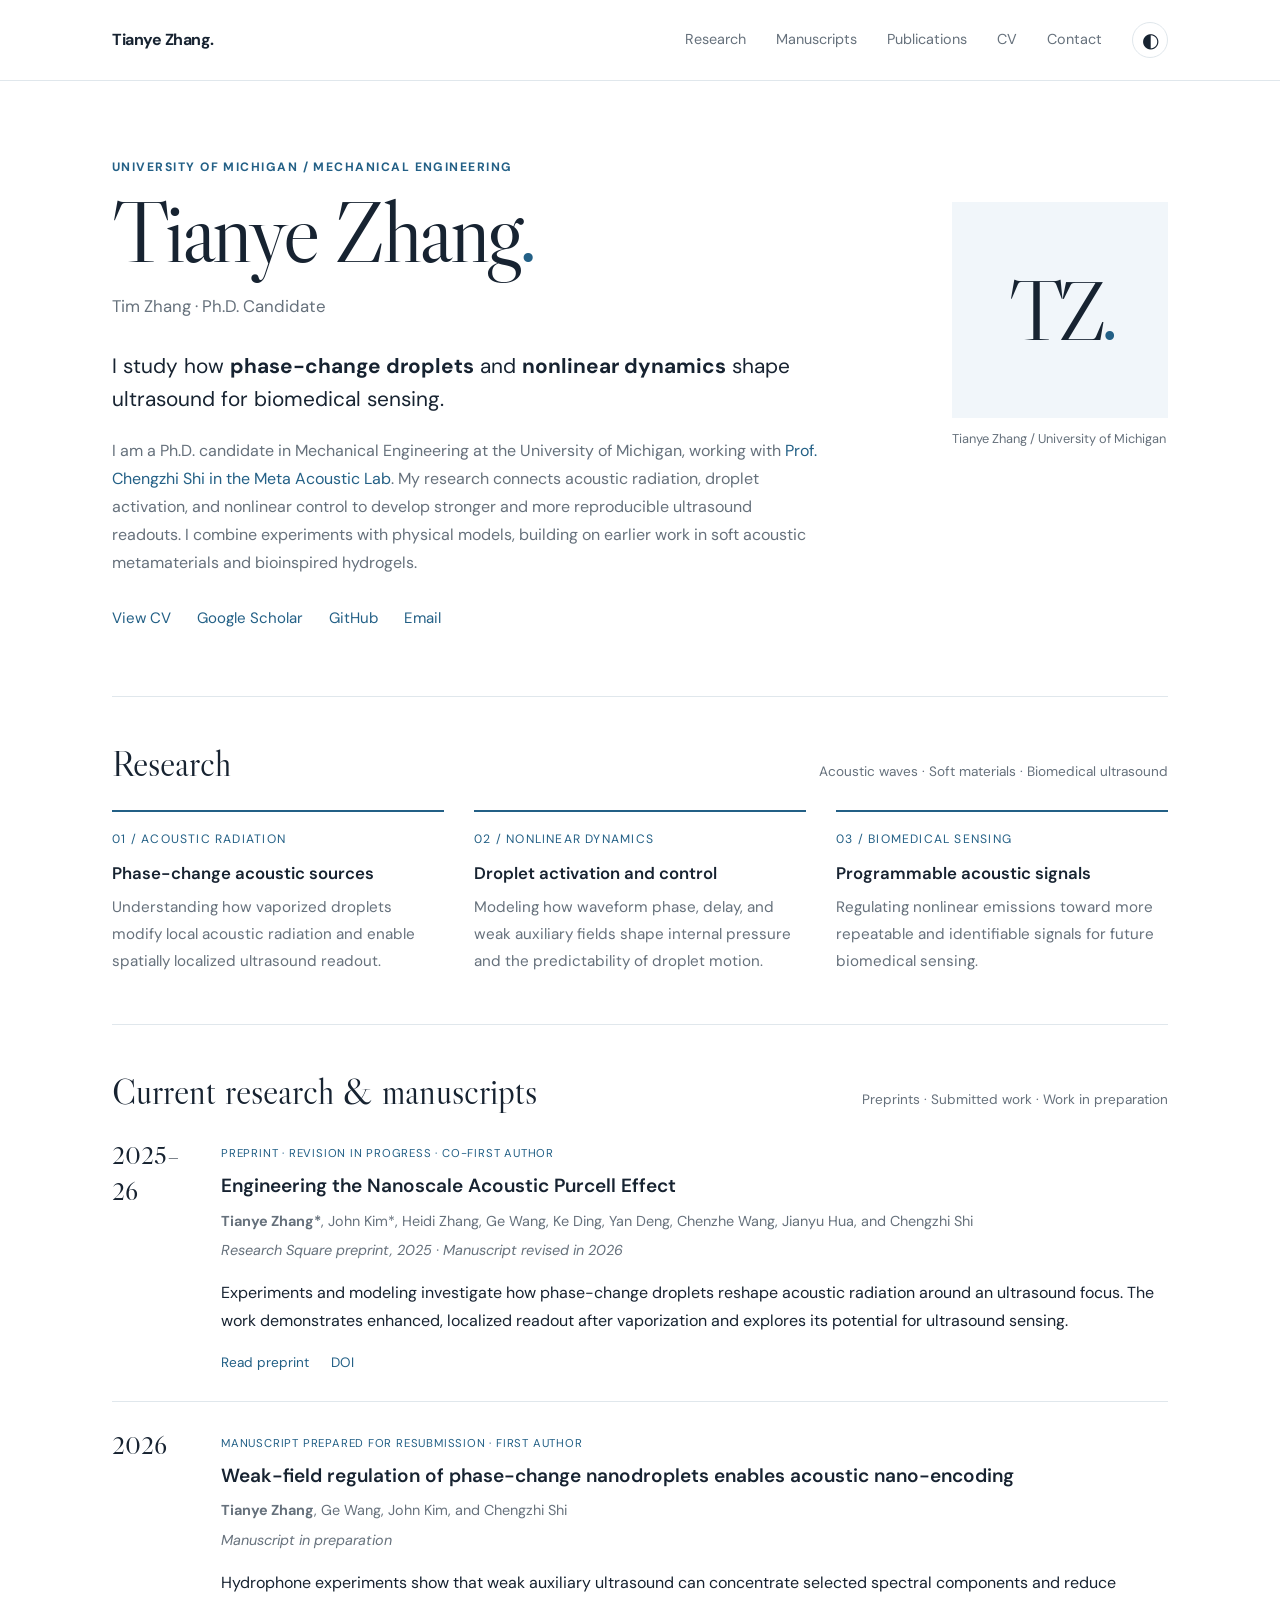
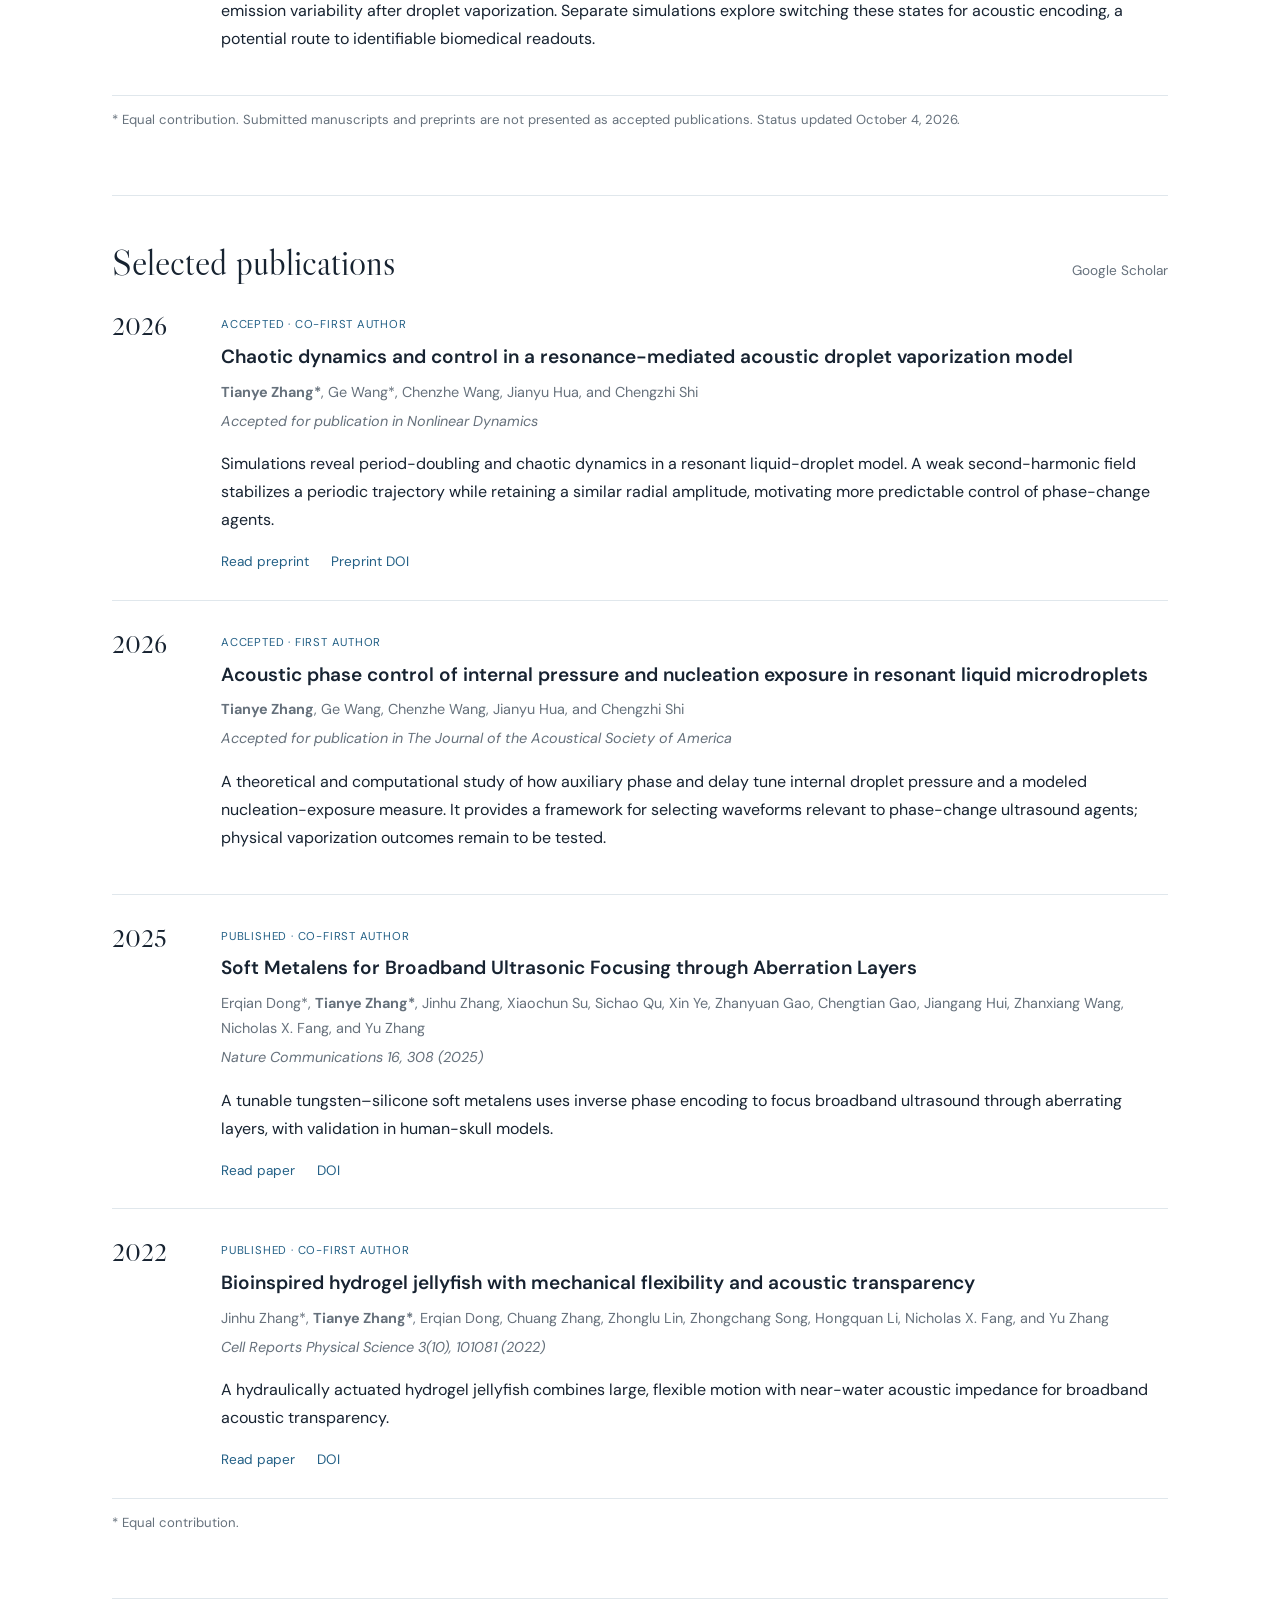
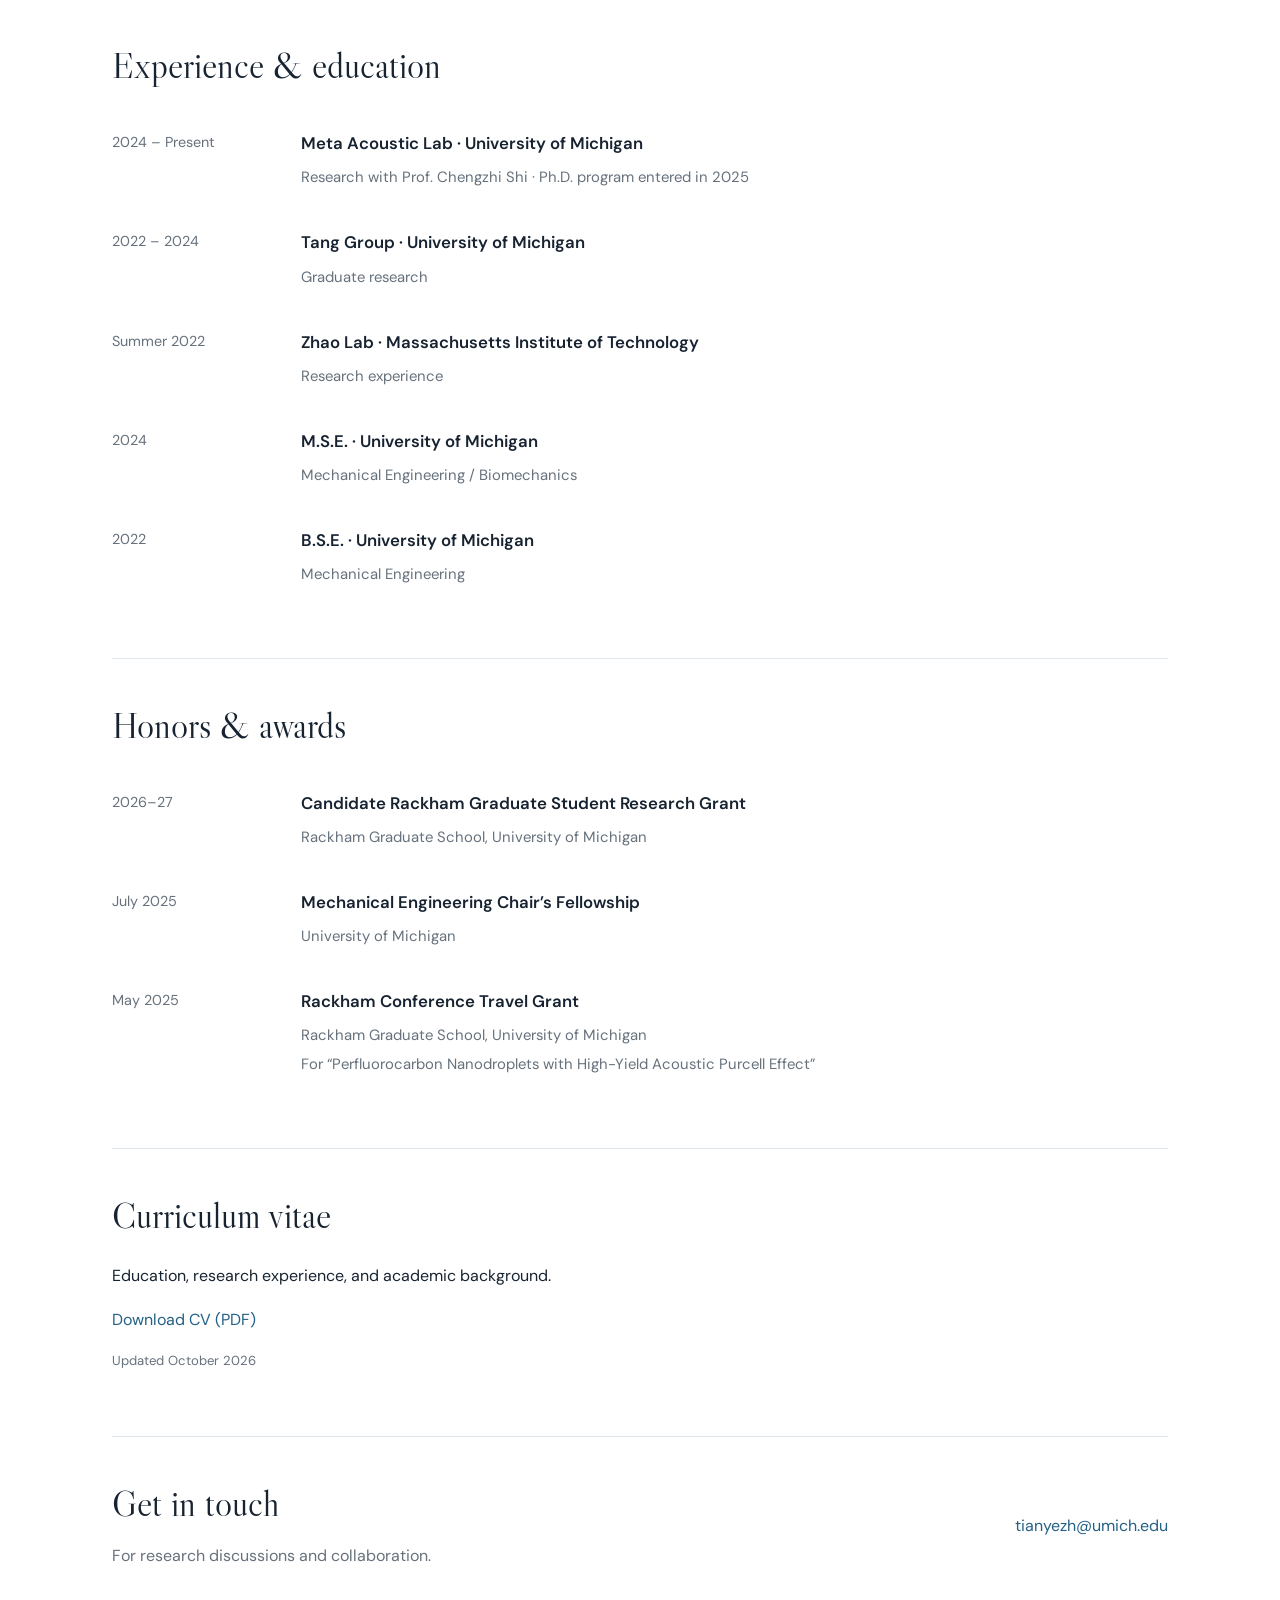
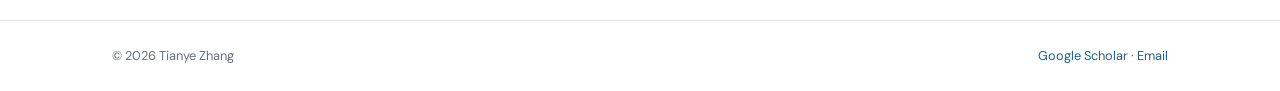
==== commit 0efdcb67: "Mark Nonlinear Dynamics paper accepted" ====
--- a/index.html
+++ b/index.html
@@ -5,9 +5,9 @@
 <section class="section" id="research"><div class="section-head"><h2>Research</h2><span class="section-note">Acoustic waves · Soft materials · Biomedical ultrasound</span></div><div class="topics"><article class="topic"><div class="number">01 / ACOUSTIC RADIATION</div><h3>Phase-change acoustic sources</h3><p>Understanding how vaporized droplets modify local acoustic radiation and enable spatially localized ultrasound readout.</p></article><article class="topic"><div class="number">02 / NONLINEAR DYNAMICS</div><h3>Droplet activation and control</h3><p>Modeling how waveform phase, delay, and weak auxiliary fields shape internal pressure and the predictability of droplet motion.</p></article><article class="topic"><div class="number">03 / BIOMEDICAL SENSING</div><h3>Programmable acoustic signals</h3><p>Regulating nonlinear emissions toward more repeatable and identifiable signals for future biomedical sensing.</p></article></div></section>
 <section class="section" id="manuscripts"><div class="section-head"><h2>Current research &amp; manuscripts</h2><span class="section-note">Preprints · Submitted work · Work in preparation</span></div>
 <article class="paper"><div class="year">2025–26</div><div><span class="status">Preprint · Revision in progress · Co-first author</span><h3>Engineering the Nanoscale Acoustic Purcell Effect</h3><p class="authors"><strong>Tianye Zhang*</strong>, John Kim*, Heidi Zhang, Ge Wang, Ke Ding, Yan Deng, Chenzhe Wang, Jianyu Hua, and Chengzhi Shi</p><p class="venue">Research Square preprint, 2025 · Manuscript revised in 2026</p><p>Experiments and modeling investigate how phase-change droplets reshape acoustic radiation around an ultrasound focus. The work demonstrates enhanced, localized readout after vaporization and explores its potential for ultrasound sensing.</p><div class="paper-links"><a href="https://www.researchsquare.com/article/rs-7958211/v1" target="_blank" rel="noopener">Read preprint</a><a href="https://doi.org/10.21203/rs.3.rs-7958211/v1" target="_blank" rel="noopener">DOI</a></div></div></article>
-<article class="paper"><div class="year">2026</div><div><span class="status">Submitted · Co-first author</span><h3>Chaotic dynamics and control in a resonance-mediated acoustic droplet vaporization model</h3><p class="authors"><strong>Tianye Zhang*</strong>, Ge Wang*, Chenzhe Wang, Jianyu Hua, and Chengzhi Shi</p><p class="venue">Submitted to Nonlinear Dynamics</p><p>Simulations reveal period-doubling and chaotic dynamics in a resonant liquid-droplet model. A weak second-harmonic field stabilizes a periodic trajectory while retaining a similar radial amplitude, motivating more predictable control of phase-change agents.</p></div></article>
 <article class="paper"><div class="year">2026</div><div><span class="status">Manuscript prepared for resubmission · First author</span><h3>Weak-field regulation of phase-change nanodroplets enables acoustic nano-encoding</h3><p class="authors"><strong>Tianye Zhang</strong>, Ge Wang, John Kim, and Chengzhi Shi</p><p class="venue">Manuscript in preparation</p><p>Hydrophone experiments show that weak auxiliary ultrasound can concentrate selected spectral components and reduce emission variability after droplet vaporization. Separate simulations explore switching these states for acoustic encoding, a potential route to identifiable biomedical readouts.</p></div></article><p class="cv-note">* Equal contribution. Submitted manuscripts and preprints are not presented as accepted publications. Status updated October 4, 2026.</p></section>
 <section class="section" id="publications"><div class="section-head"><h2>Selected publications</h2><a class="section-note" href="https://scholar.google.com/citations?user=XYFmxHcAAAAJ&amp;hl=en" target="_blank" rel="noopener">Google Scholar</a></div><div id="paper-list">
+<article class="paper"><div class="year">2026</div><div><span class="status">Accepted · Co-first author</span><h3>Chaotic dynamics and control in a resonance-mediated acoustic droplet vaporization model</h3><p class="authors"><strong>Tianye Zhang*</strong>, Ge Wang*, Chenzhe Wang, Jianyu Hua, and Chengzhi Shi</p><p class="venue">Accepted for publication in Nonlinear Dynamics</p><p>Simulations reveal period-doubling and chaotic dynamics in a resonant liquid-droplet model. A weak second-harmonic field stabilizes a periodic trajectory while retaining a similar radial amplitude, motivating more predictable control of phase-change agents.</p><div class="paper-links"><a href="https://www.researchsquare.com/article/rs-11066526/v1" target="_blank" rel="noopener">Read preprint</a><a href="https://doi.org/10.21203/rs.3.rs-11066526/v1" target="_blank" rel="noopener">Preprint DOI</a></div></div></article>
 <article class="paper"><div class="year">2026</div><div><span class="status">Accepted · First author</span><h3>Acoustic phase control of internal pressure and nucleation exposure in resonant liquid microdroplets</h3><p class="authors"><strong>Tianye Zhang</strong>, Ge Wang, Chenzhe Wang, Jianyu Hua, and Chengzhi Shi</p><p class="venue">Accepted for publication in The Journal of the Acoustical Society of America</p><p>A theoretical and computational study of how auxiliary phase and delay tune internal droplet pressure and a modeled nucleation-exposure measure. It provides a framework for selecting waveforms relevant to phase-change ultrasound agents; physical vaporization outcomes remain to be tested.</p></div></article>
 <article class="paper"><div class="year">2025</div><div><span class="status">Published · Co-first author</span><h3><a href="https://doi.org/10.1038/s41467-024-55022-2" target="_blank" rel="noopener">Soft Metalens for Broadband Ultrasonic Focusing through Aberration Layers</a></h3><p class="authors">Erqian Dong*, <strong>Tianye Zhang*</strong>, Jinhu Zhang, Xiaochun Su, Sichao Qu, Xin Ye, Zhanyuan Gao, Chengtian Gao, Jiangang Hui, Zhanxiang Wang, Nicholas X. Fang, and Yu Zhang</p><p class="venue">Nature Communications 16, 308 (2025)</p><p>A tunable tungsten–silicone soft metalens uses inverse phase encoding to focus broadband ultrasound through aberrating layers, with validation in human-skull models.</p><div class="paper-links"><a href="https://www.nature.com/articles/s41467-024-55022-2" target="_blank" rel="noopener">Read paper</a><a href="https://doi.org/10.1038/s41467-024-55022-2" target="_blank" rel="noopener">DOI</a></div></div></article><article class="paper"><div class="year">2022</div><div><span class="status">Published · Co-first author</span><h3><a href="https://doi.org/10.1016/j.xcrp.2022.101081" target="_blank" rel="noopener">Bioinspired hydrogel jellyfish with mechanical flexibility and acoustic transparency</a></h3><p class="authors">Jinhu Zhang*, <strong>Tianye Zhang*</strong>, Erqian Dong, Chuang Zhang, Zhonglu Lin, Zhongchang Song, Hongquan Li, Nicholas X. Fang, and Yu Zhang</p><p class="venue">Cell Reports Physical Science 3(10), 101081 (2022)</p><p>A hydraulically actuated hydrogel jellyfish combines large, flexible motion with near-water acoustic impedance for broadband acoustic transparency.</p><div class="paper-links"><a href="https://www.sciencedirect.com/science/article/pii/S2666386422003757" target="_blank" rel="noopener">Read paper</a><a href="https://doi.org/10.1016/j.xcrp.2022.101081" target="_blank" rel="noopener">DOI</a></div></div></article><p class="cv-note">* Equal contribution.</p>
 </div></section>
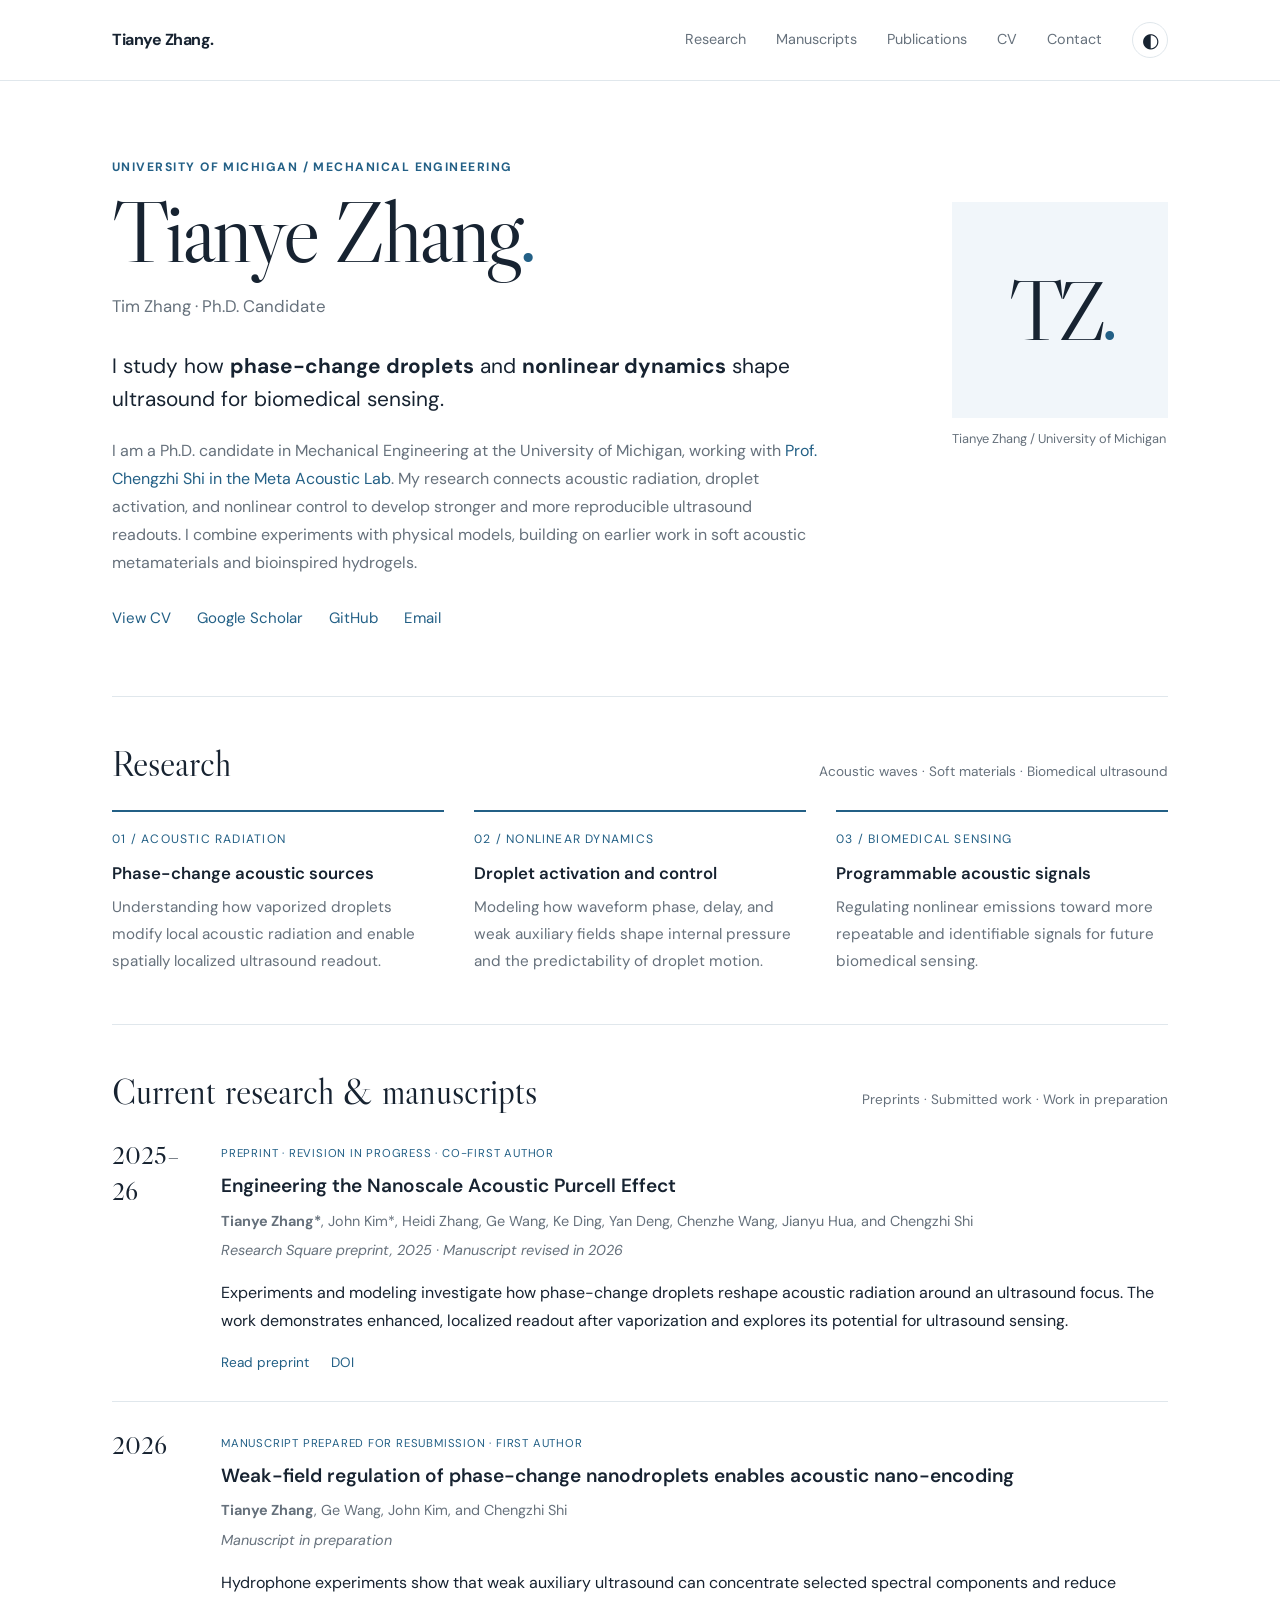
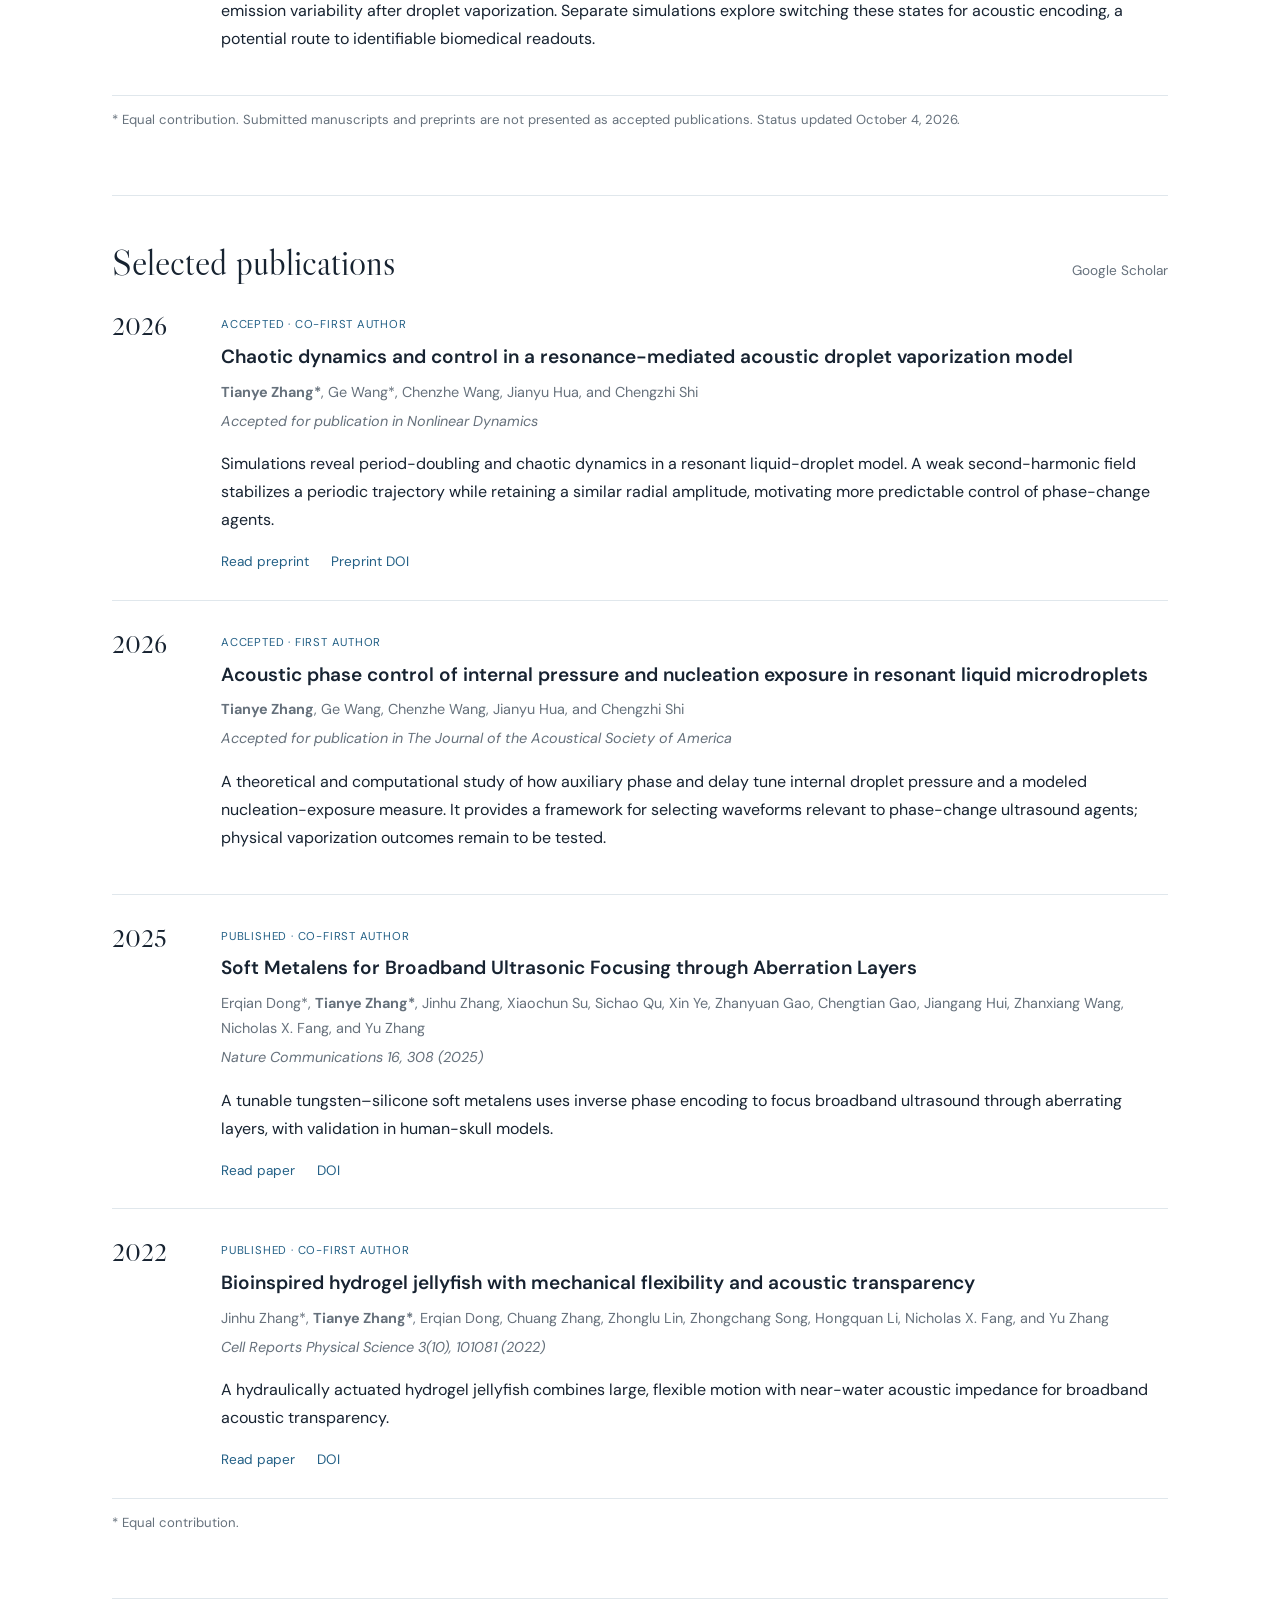
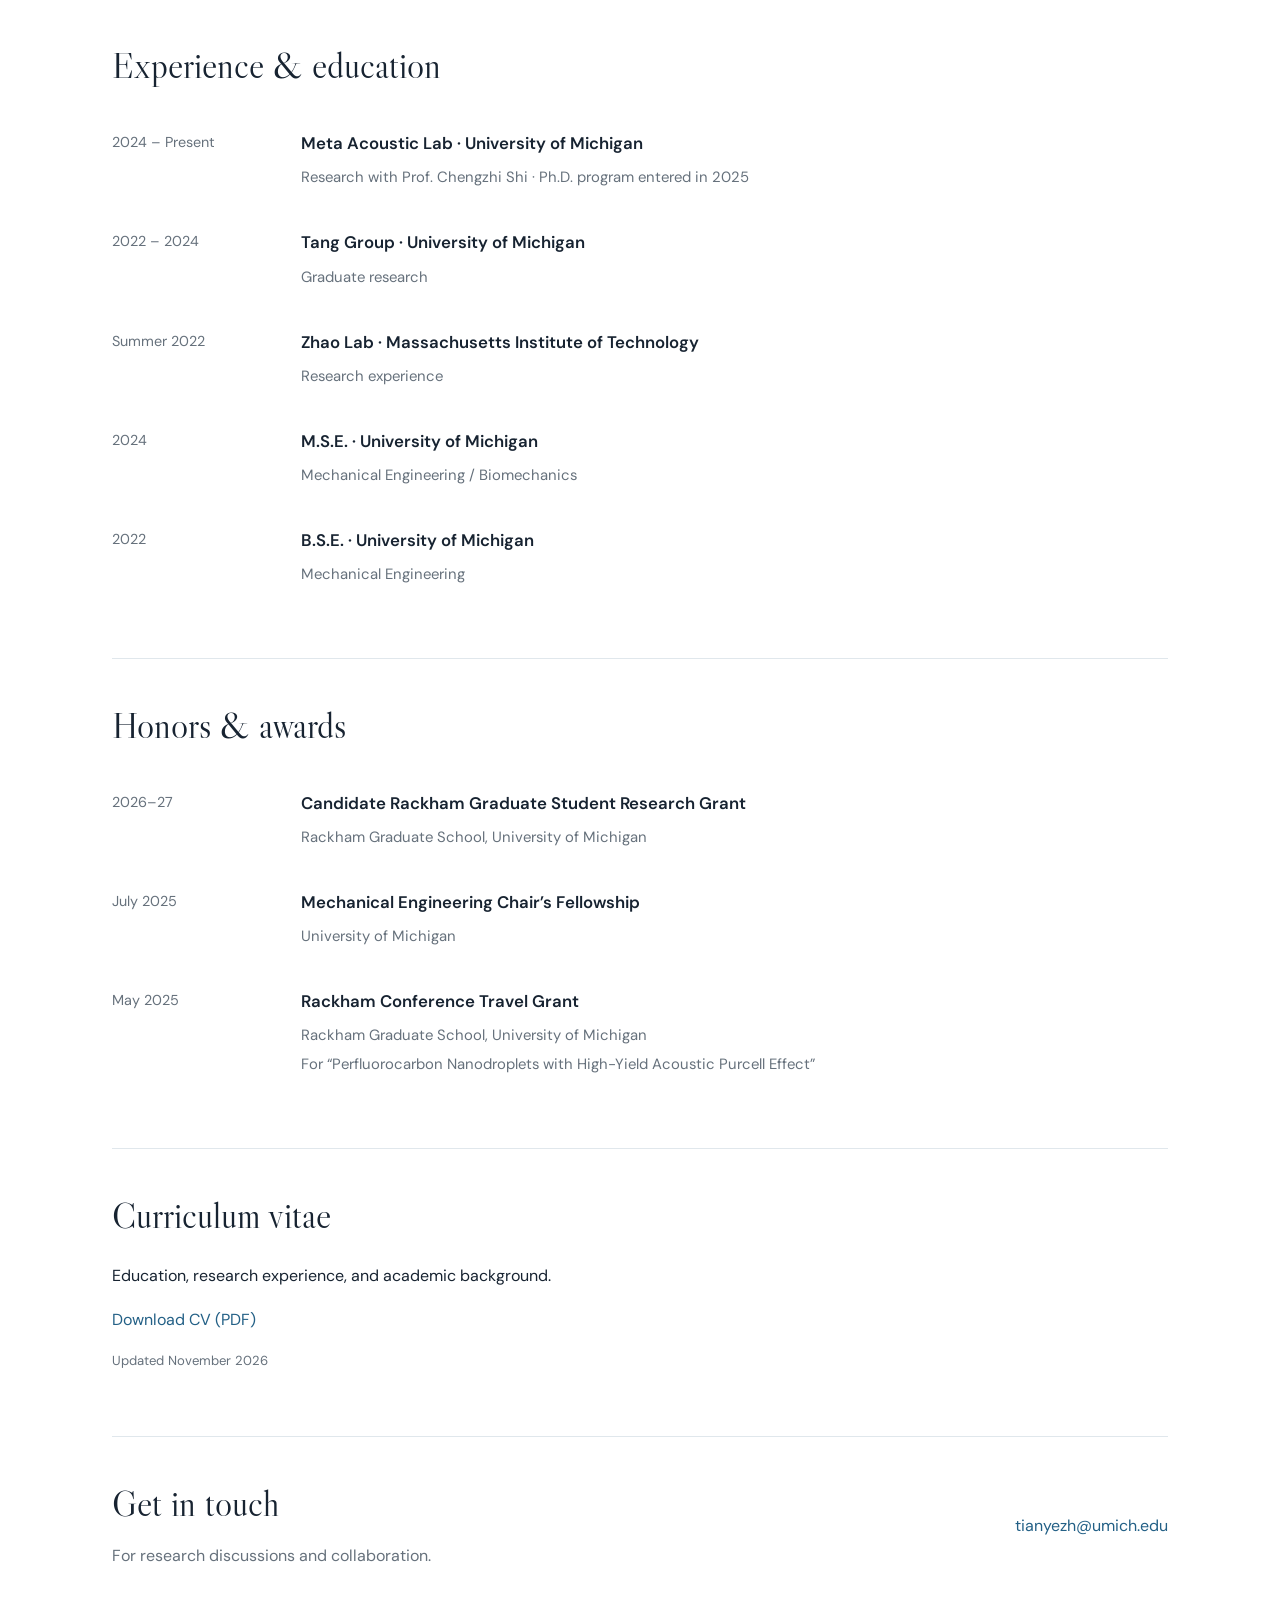
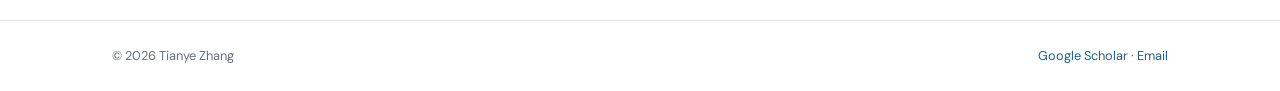
==== commit 962fca5e: "Update CV revision month" ====
--- a/index.html
+++ b/index.html
@@ -13,5 +13,5 @@
 </div></section>
 <section class="section" id="experience"><div class="section-head"><h2>Experience &amp; education</h2></div><div class="timeline-row"><time>2024 – Present</time><div><h3>Meta Acoustic Lab · University of Michigan</h3><p>Research with Prof. Chengzhi Shi · Ph.D. program entered in 2025</p></div></div><div class="timeline-row"><time>2022 – 2024</time><div><h3>Tang Group · University of Michigan</h3><p>Graduate research</p></div></div><div class="timeline-row"><time>Summer 2022</time><div><h3>Zhao Lab · Massachusetts Institute of Technology</h3><p>Research experience</p></div></div><div class="timeline-row"><time>2024</time><div><h3>M.S.E. · University of Michigan</h3><p>Mechanical Engineering / Biomechanics</p></div></div><div class="timeline-row"><time>2022</time><div><h3>B.S.E. · University of Michigan</h3><p>Mechanical Engineering</p></div></div></section>
 <section class="section" id="honors"><div class="section-head"><h2>Honors &amp; awards</h2></div><div class="timeline-row"><time>2026–27</time><div><h3>Candidate Rackham Graduate Student Research Grant</h3><p>Rackham Graduate School, University of Michigan</p></div></div><div class="timeline-row"><time datetime="2025-07">July 2025</time><div><h3>Mechanical Engineering Chair’s Fellowship</h3><p>University of Michigan</p></div></div><div class="timeline-row"><time datetime="2025-05">May 2025</time><div><h3>Rackham Conference Travel Grant</h3><p>Rackham Graduate School, University of Michigan</p><p>For “Perfluorocarbon Nanodroplets with High-Yield Acoustic Purcell Effect”</p></div></div></section>
-<section class="section" id="cv"><div class="section-head"><h2>Curriculum vitae</h2></div><p>Education, research experience, and academic background.</p><p><a href="Tianye_Zhang_CV.pdf" target="_blank" rel="noopener">Download CV (PDF)</a></p><p class="cv-note">Updated October 2026</p></section>
+<section class="section" id="cv"><div class="section-head"><h2>Curriculum vitae</h2></div><p>Education, research experience, and academic background.</p><p><a href="Tianye_Zhang_CV.pdf" target="_blank" rel="noopener">Download CV (PDF)</a></p><p class="cv-note">Updated November 2026</p></section>
 <section class="section contact" id="contact"><div><h2>Get in touch</h2><p>For research discussions and collaboration.</p></div><a href="mailto:tianyezh@umich.edu">tianyezh@umich.edu</a></section></main><footer><div><span>© 2026 Tianye Zhang</span><span><a href="https://scholar.google.com/citations?user=XYFmxHcAAAAJ&amp;hl=en" target="_blank" rel="noopener">Google Scholar</a> · <a href="mailto:tianyezh@umich.edu">Email</a></span></div></footer></body></html>
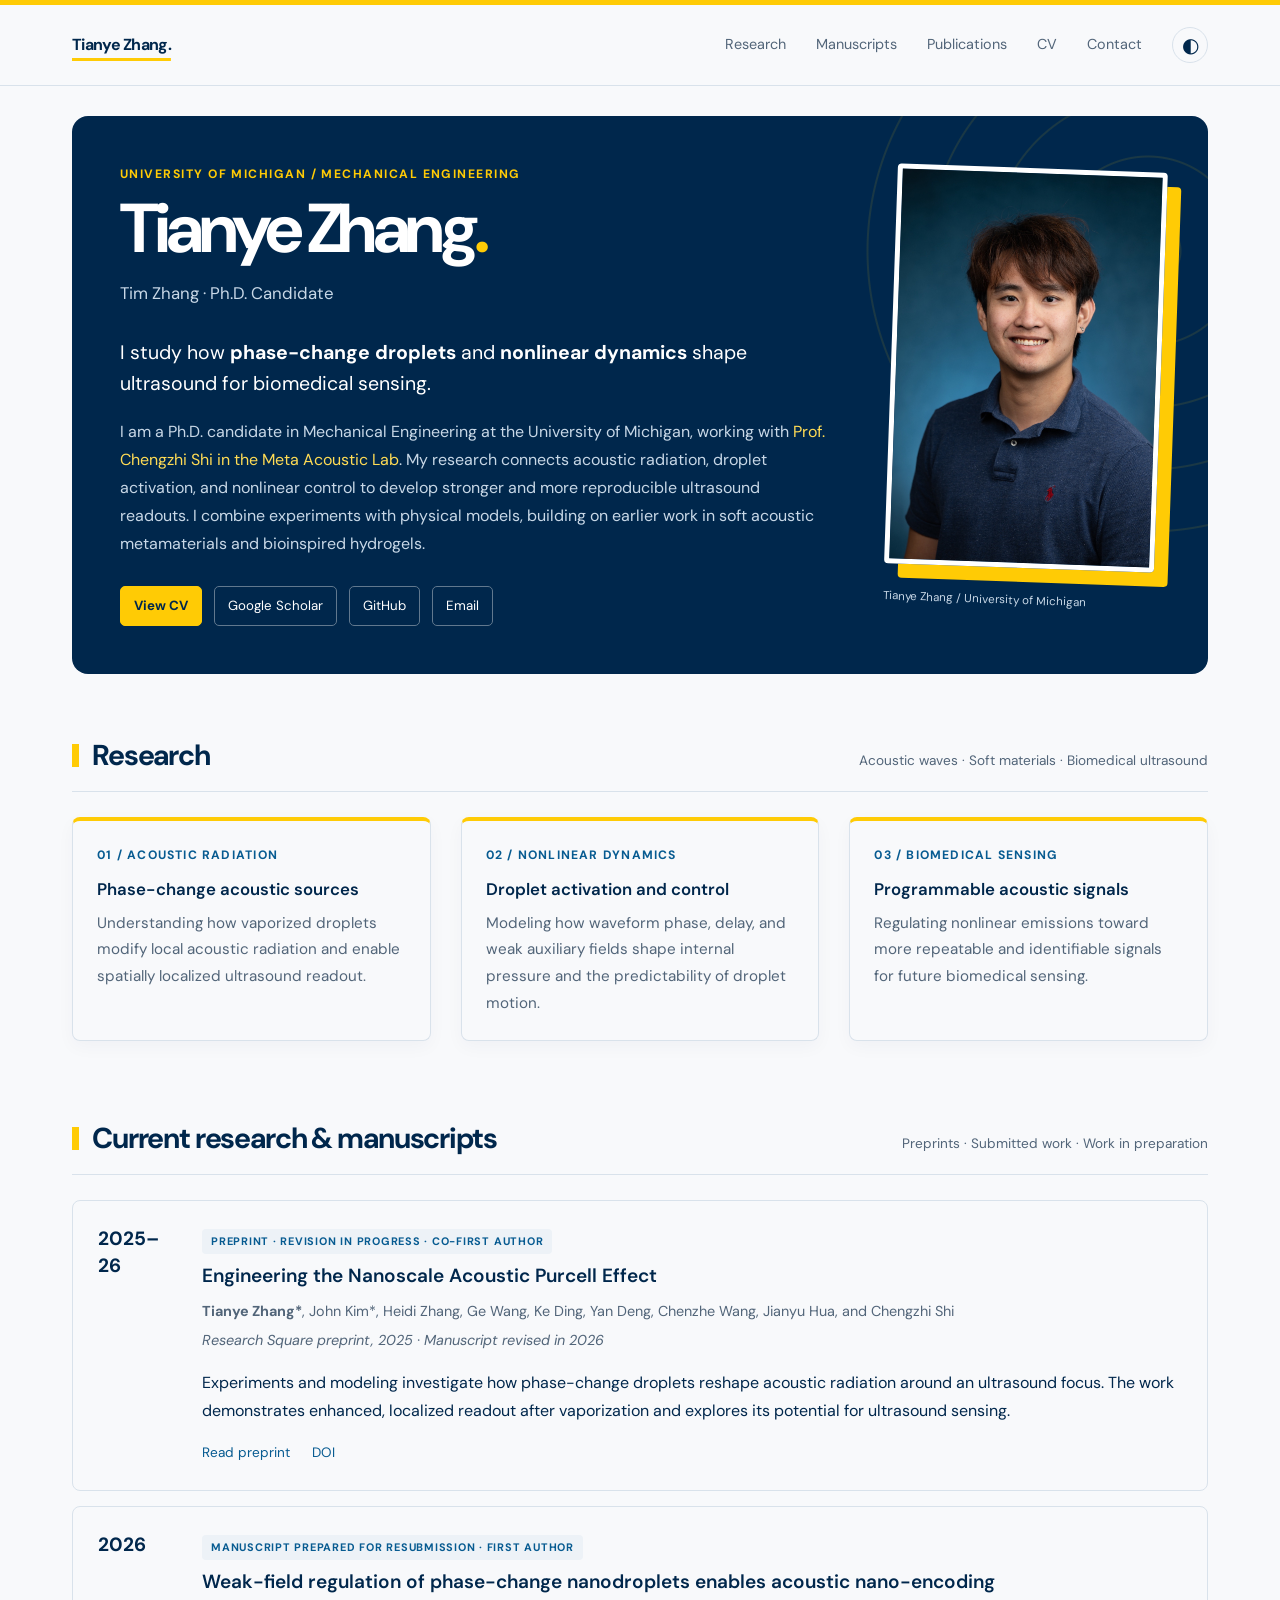
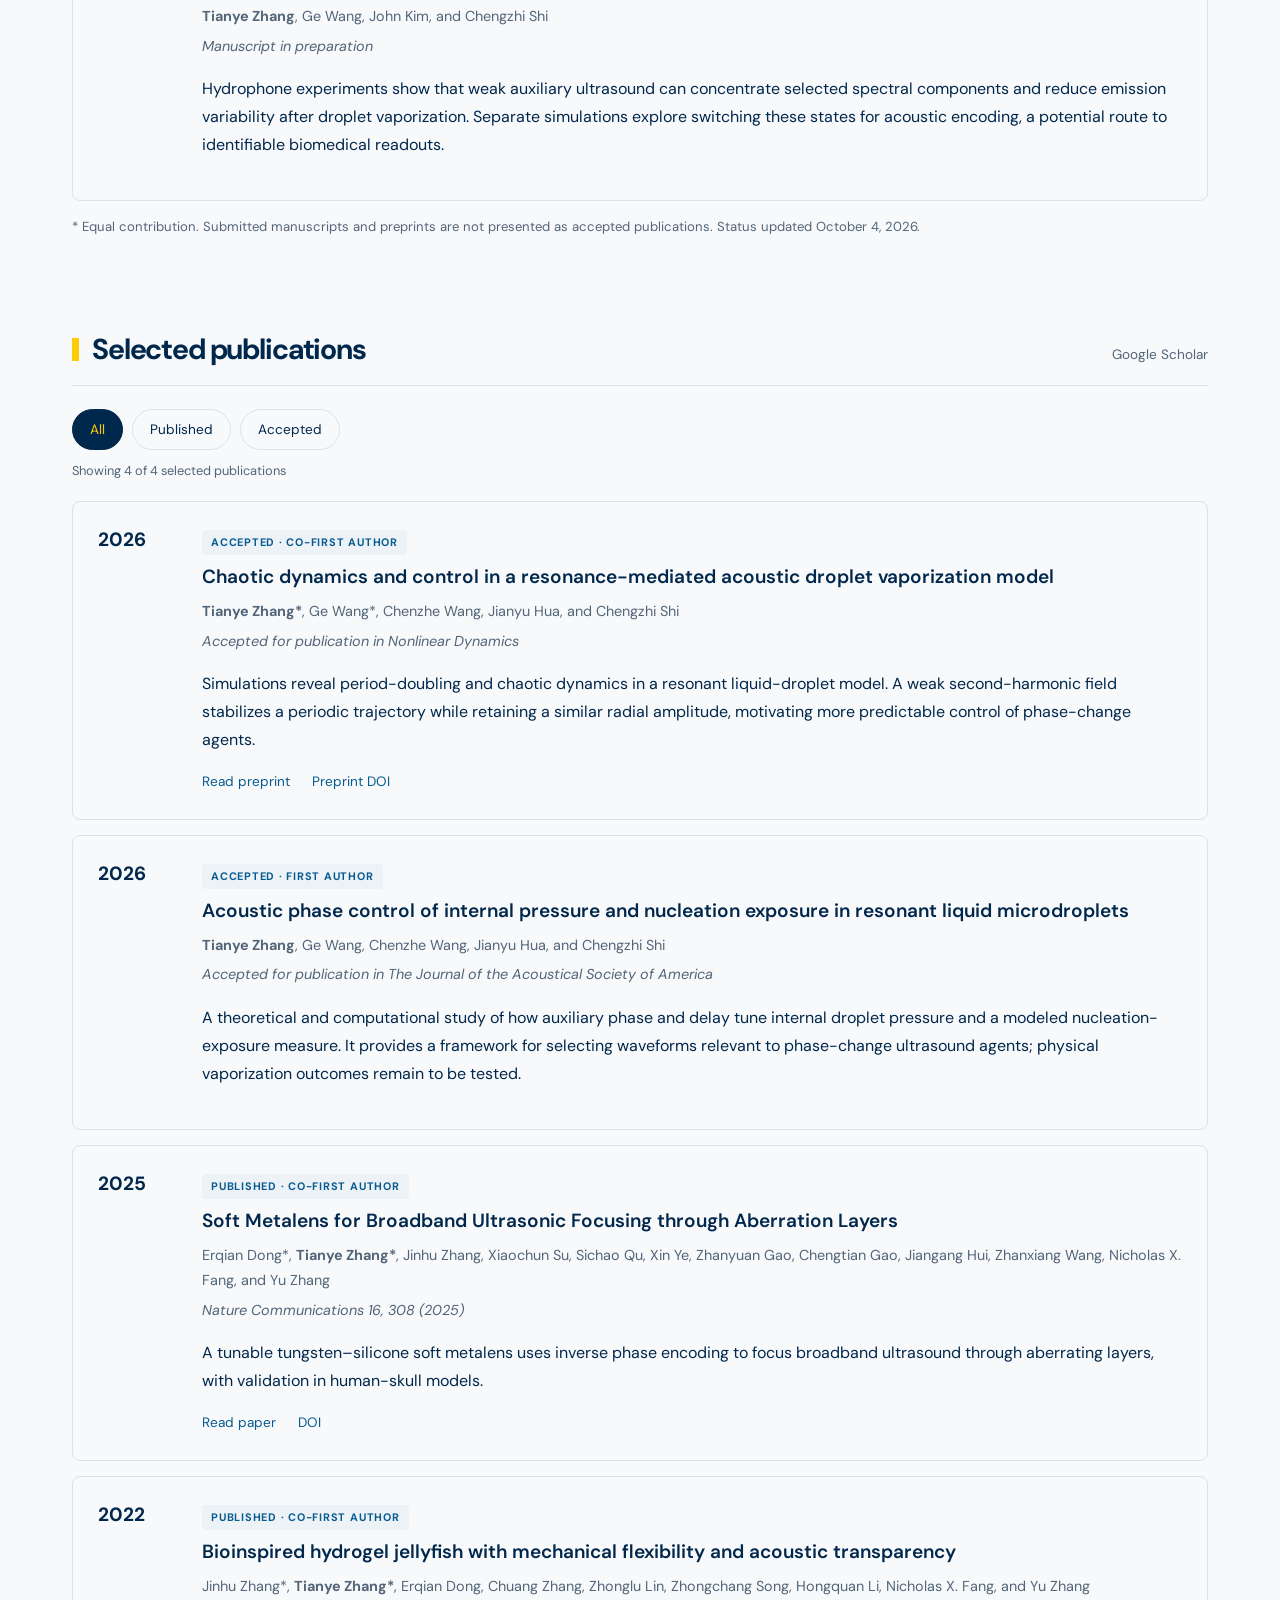
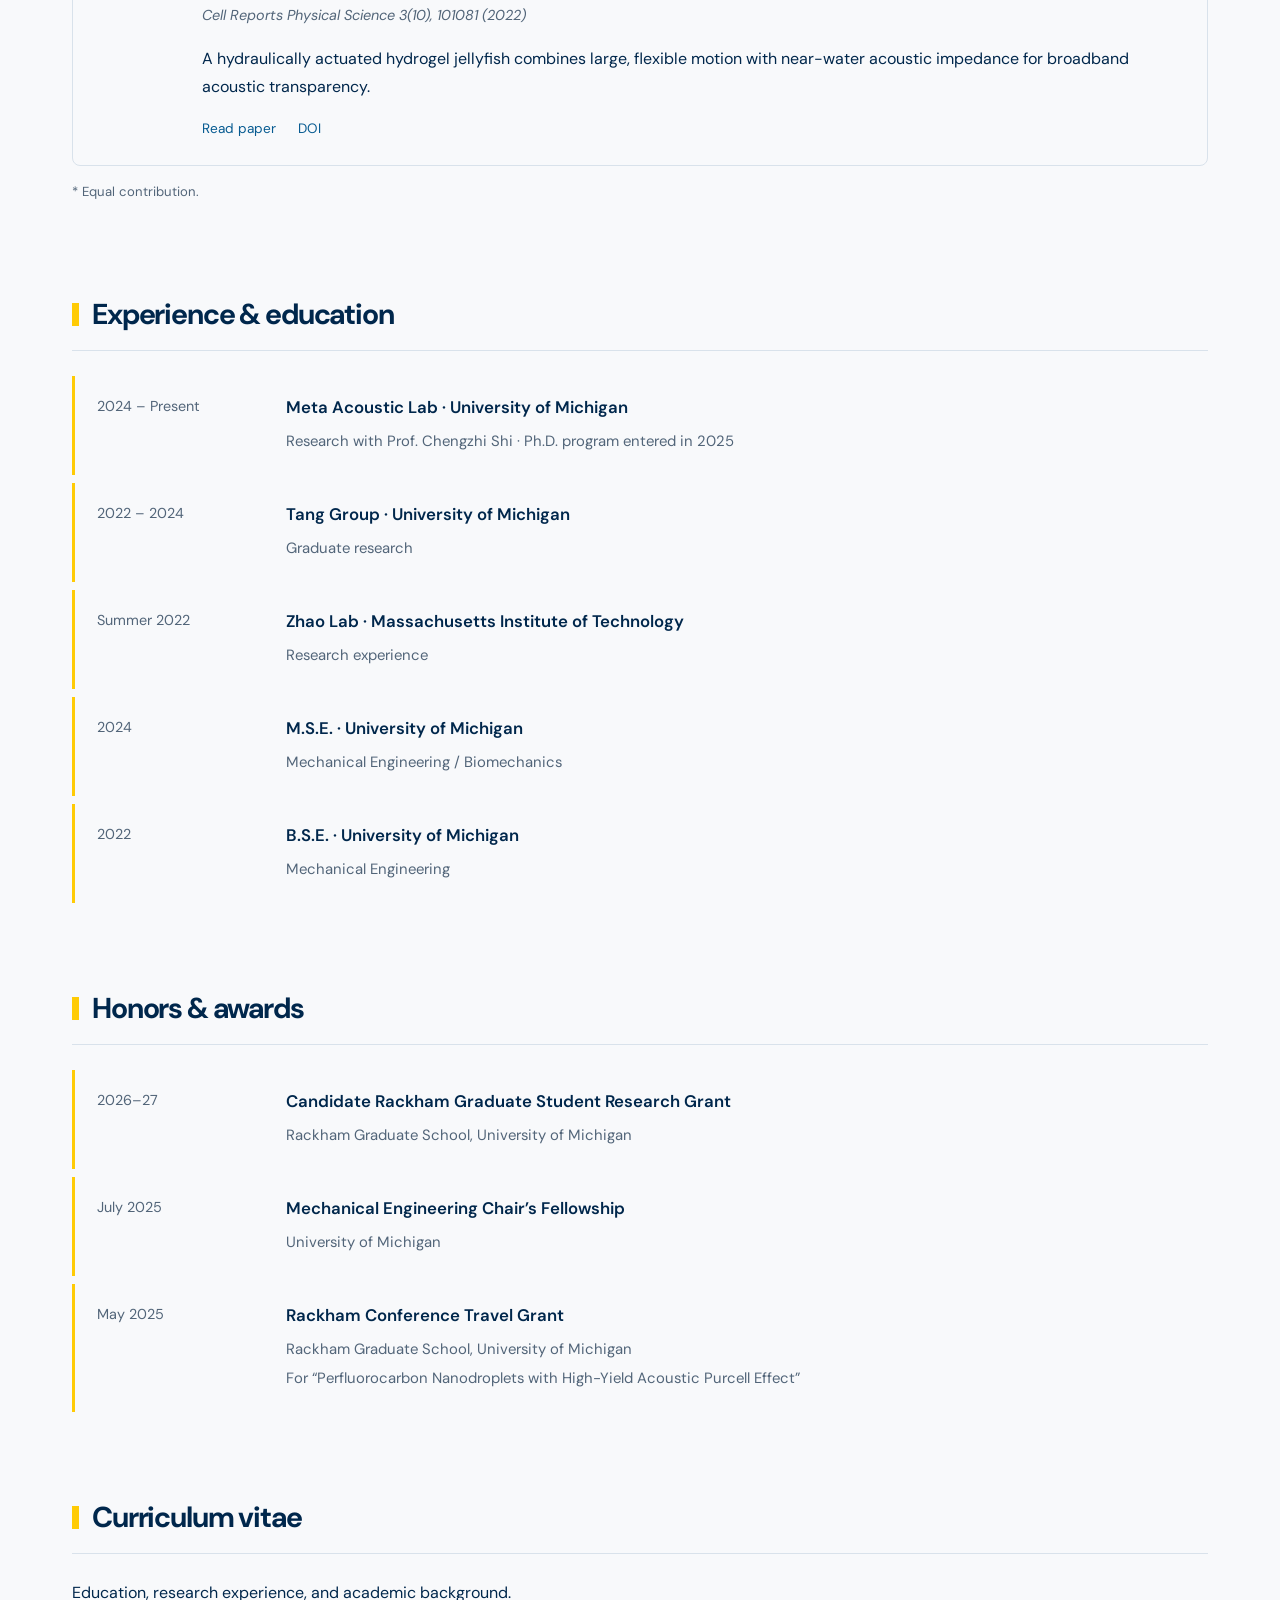
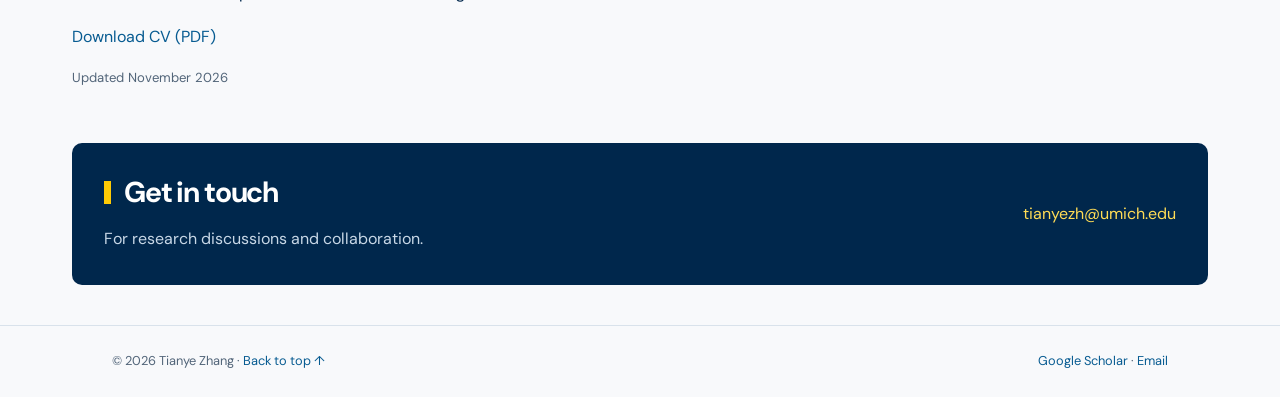
==== commit 5970ecfd: "Add portrait and distinctive Michigan-inspired design" ====
--- a/index.html
+++ b/index.html
@@ -1,12 +1,12 @@
 <!doctype html>
 <html lang="en"><head><meta charset="utf-8"><meta name="viewport" content="width=device-width, initial-scale=1"><meta name="description" content="Tianye (Tim) Zhang — research in acoustic metamaterials, soft materials, and biomedical ultrasound at the University of Michigan."><title>Tianye Zhang · Acoustics & Ultrasound</title><link rel="icon" type="image/svg+xml" href="data:image/svg+xml,%3Csvg xmlns='http://www.w3.org/2000/svg' viewBox='0 0 64 64'%3E%3Crect width='64' height='64' rx='10' fill='%23172331'/%3E%3Ctext x='9' y='44' font-family='Georgia' font-size='34' fill='white'%3ETZ%3C/text%3E%3C/svg%3E"><link rel="stylesheet" href="style.css"><script src="main.js" defer></script></head>
-<body><a class="skip" href="#main">Skip to content</a><header><nav class="nav" aria-label="Main navigation"><a class="brand" href="#about">Tianye Zhang.</a><a href="#research">Research</a><a href="#manuscripts">Manuscripts</a><a class="publications-nav" href="#publications">Publications</a><a href="#cv">CV</a><a class="contact-nav" href="#contact">Contact</a><button class="theme" type="button" aria-label="Switch to dark theme" aria-pressed="false">◐</button></nav></header>
-<main id="main"><section class="intro" id="about"><div><p class="eyebrow">University of Michigan / Mechanical Engineering</p><h1>Tianye Zhang<span>.</span></h1><p class="role">Tim Zhang · Ph.D. Candidate</p><p class="lead">I study how <strong>phase-change droplets</strong> and <strong>nonlinear dynamics</strong> shape ultrasound for biomedical sensing.</p><p class="bio">I am a Ph.D. candidate in Mechanical Engineering at the University of Michigan, working with <a href="https://metaacousticlab.engin.umich.edu/members/" target="_blank" rel="noopener">Prof. Chengzhi Shi in the Meta Acoustic Lab</a>. My research connects acoustic radiation, droplet activation, and nonlinear control to develop stronger and more reproducible ultrasound readouts. I combine experiments with physical models, building on earlier work in soft acoustic metamaterials and bioinspired hydrogels.</p><div class="profile-links" aria-label="Academic profiles"><a href="#cv">View CV</a><a href="https://scholar.google.com/citations?user=XYFmxHcAAAAJ&amp;hl=en" target="_blank" rel="noopener">Google Scholar</a><a href="https://github.com/zhangty72" target="_blank" rel="noopener">GitHub</a><a href="mailto:tianyezh@umich.edu">Email</a></div></div><aside class="portrait" aria-label="Tianye Zhang monogram"><div class="monogram"><div>TZ<span>.</span></div></div><p class="caption">Tianye Zhang / University of Michigan</p></aside></section>
+<body><a class="skip" href="#main">Skip to content</a><header><nav class="nav" aria-label="Main navigation"><a class="brand" href="#about">Tianye Zhang.</a><a href="#research">Research</a><a href="#manuscripts">Manuscripts</a><a class="publications-nav" href="#publications">Publications</a><a href="#cv">CV</a><a class="contact-nav" href="#contact">Contact</a><button class="theme" type="button" aria-label="Switch to dark theme" aria-pressed="false">◐</button></nav><div class="scroll-progress" aria-hidden="true"></div></header>
+<main id="main"><section class="intro" id="about"><div><p class="eyebrow">University of Michigan / Mechanical Engineering</p><h1>Tianye Zhang<span>.</span></h1><p class="role">Tim Zhang · Ph.D. Candidate</p><p class="lead">I study how <strong>phase-change droplets</strong> and <strong>nonlinear dynamics</strong> shape ultrasound for biomedical sensing.</p><p class="bio">I am a Ph.D. candidate in Mechanical Engineering at the University of Michigan, working with <a href="https://metaacousticlab.engin.umich.edu/members/" target="_blank" rel="noopener">Prof. Chengzhi Shi in the Meta Acoustic Lab</a>. My research connects acoustic radiation, droplet activation, and nonlinear control to develop stronger and more reproducible ultrasound readouts. I combine experiments with physical models, building on earlier work in soft acoustic metamaterials and bioinspired hydrogels.</p><div class="profile-links" aria-label="Academic profiles"><a href="#cv">View CV</a><a href="https://scholar.google.com/citations?user=XYFmxHcAAAAJ&amp;hl=en" target="_blank" rel="noopener">Google Scholar</a><a href="https://github.com/zhangty72" target="_blank" rel="noopener">GitHub</a><a href="mailto:tianyezh@umich.edu">Email</a></div></div><aside class="portrait" aria-label="Portrait of Tianye Zhang"><img class="profile-photo" src="tianye-zhang.jpg" alt="Tianye Zhang" width="1024" height="1536" fetchpriority="high"><p class="caption">Tianye Zhang / University of Michigan</p></aside></section>
 <section class="section" id="research"><div class="section-head"><h2>Research</h2><span class="section-note">Acoustic waves · Soft materials · Biomedical ultrasound</span></div><div class="topics"><article class="topic"><div class="number">01 / ACOUSTIC RADIATION</div><h3>Phase-change acoustic sources</h3><p>Understanding how vaporized droplets modify local acoustic radiation and enable spatially localized ultrasound readout.</p></article><article class="topic"><div class="number">02 / NONLINEAR DYNAMICS</div><h3>Droplet activation and control</h3><p>Modeling how waveform phase, delay, and weak auxiliary fields shape internal pressure and the predictability of droplet motion.</p></article><article class="topic"><div class="number">03 / BIOMEDICAL SENSING</div><h3>Programmable acoustic signals</h3><p>Regulating nonlinear emissions toward more repeatable and identifiable signals for future biomedical sensing.</p></article></div></section>
 <section class="section" id="manuscripts"><div class="section-head"><h2>Current research &amp; manuscripts</h2><span class="section-note">Preprints · Submitted work · Work in preparation</span></div>
 <article class="paper"><div class="year">2025–26</div><div><span class="status">Preprint · Revision in progress · Co-first author</span><h3>Engineering the Nanoscale Acoustic Purcell Effect</h3><p class="authors"><strong>Tianye Zhang*</strong>, John Kim*, Heidi Zhang, Ge Wang, Ke Ding, Yan Deng, Chenzhe Wang, Jianyu Hua, and Chengzhi Shi</p><p class="venue">Research Square preprint, 2025 · Manuscript revised in 2026</p><p>Experiments and modeling investigate how phase-change droplets reshape acoustic radiation around an ultrasound focus. The work demonstrates enhanced, localized readout after vaporization and explores its potential for ultrasound sensing.</p><div class="paper-links"><a href="https://www.researchsquare.com/article/rs-7958211/v1" target="_blank" rel="noopener">Read preprint</a><a href="https://doi.org/10.21203/rs.3.rs-7958211/v1" target="_blank" rel="noopener">DOI</a></div></div></article>
 <article class="paper"><div class="year">2026</div><div><span class="status">Manuscript prepared for resubmission · First author</span><h3>Weak-field regulation of phase-change nanodroplets enables acoustic nano-encoding</h3><p class="authors"><strong>Tianye Zhang</strong>, Ge Wang, John Kim, and Chengzhi Shi</p><p class="venue">Manuscript in preparation</p><p>Hydrophone experiments show that weak auxiliary ultrasound can concentrate selected spectral components and reduce emission variability after droplet vaporization. Separate simulations explore switching these states for acoustic encoding, a potential route to identifiable biomedical readouts.</p></div></article><p class="cv-note">* Equal contribution. Submitted manuscripts and preprints are not presented as accepted publications. Status updated October 4, 2026.</p></section>
-<section class="section" id="publications"><div class="section-head"><h2>Selected publications</h2><a class="section-note" href="https://scholar.google.com/citations?user=XYFmxHcAAAAJ&amp;hl=en" target="_blank" rel="noopener">Google Scholar</a></div><div id="paper-list">
+<section class="section" id="publications"><div class="section-head"><h2>Selected publications</h2><a class="section-note" href="https://scholar.google.com/citations?user=XYFmxHcAAAAJ&amp;hl=en" target="_blank" rel="noopener">Google Scholar</a></div><div class="filters" role="group" aria-label="Filter selected publications" hidden><button type="button" data-filter="all" aria-pressed="true">All</button><button type="button" data-filter="published" aria-pressed="false">Published</button><button type="button" data-filter="accepted" aria-pressed="false">Accepted</button></div><p class="filter-count" aria-live="polite" hidden></p><div id="paper-list">
 <article class="paper"><div class="year">2026</div><div><span class="status">Accepted · Co-first author</span><h3>Chaotic dynamics and control in a resonance-mediated acoustic droplet vaporization model</h3><p class="authors"><strong>Tianye Zhang*</strong>, Ge Wang*, Chenzhe Wang, Jianyu Hua, and Chengzhi Shi</p><p class="venue">Accepted for publication in Nonlinear Dynamics</p><p>Simulations reveal period-doubling and chaotic dynamics in a resonant liquid-droplet model. A weak second-harmonic field stabilizes a periodic trajectory while retaining a similar radial amplitude, motivating more predictable control of phase-change agents.</p><div class="paper-links"><a href="https://www.researchsquare.com/article/rs-11066526/v1" target="_blank" rel="noopener">Read preprint</a><a href="https://doi.org/10.21203/rs.3.rs-11066526/v1" target="_blank" rel="noopener">Preprint DOI</a></div></div></article>
 <article class="paper"><div class="year">2026</div><div><span class="status">Accepted · First author</span><h3>Acoustic phase control of internal pressure and nucleation exposure in resonant liquid microdroplets</h3><p class="authors"><strong>Tianye Zhang</strong>, Ge Wang, Chenzhe Wang, Jianyu Hua, and Chengzhi Shi</p><p class="venue">Accepted for publication in The Journal of the Acoustical Society of America</p><p>A theoretical and computational study of how auxiliary phase and delay tune internal droplet pressure and a modeled nucleation-exposure measure. It provides a framework for selecting waveforms relevant to phase-change ultrasound agents; physical vaporization outcomes remain to be tested.</p></div></article>
 <article class="paper"><div class="year">2025</div><div><span class="status">Published · Co-first author</span><h3><a href="https://doi.org/10.1038/s41467-024-55022-2" target="_blank" rel="noopener">Soft Metalens for Broadband Ultrasonic Focusing through Aberration Layers</a></h3><p class="authors">Erqian Dong*, <strong>Tianye Zhang*</strong>, Jinhu Zhang, Xiaochun Su, Sichao Qu, Xin Ye, Zhanyuan Gao, Chengtian Gao, Jiangang Hui, Zhanxiang Wang, Nicholas X. Fang, and Yu Zhang</p><p class="venue">Nature Communications 16, 308 (2025)</p><p>A tunable tungsten–silicone soft metalens uses inverse phase encoding to focus broadband ultrasound through aberrating layers, with validation in human-skull models.</p><div class="paper-links"><a href="https://www.nature.com/articles/s41467-024-55022-2" target="_blank" rel="noopener">Read paper</a><a href="https://doi.org/10.1038/s41467-024-55022-2" target="_blank" rel="noopener">DOI</a></div></div></article><article class="paper"><div class="year">2022</div><div><span class="status">Published · Co-first author</span><h3><a href="https://doi.org/10.1016/j.xcrp.2022.101081" target="_blank" rel="noopener">Bioinspired hydrogel jellyfish with mechanical flexibility and acoustic transparency</a></h3><p class="authors">Jinhu Zhang*, <strong>Tianye Zhang*</strong>, Erqian Dong, Chuang Zhang, Zhonglu Lin, Zhongchang Song, Hongquan Li, Nicholas X. Fang, and Yu Zhang</p><p class="venue">Cell Reports Physical Science 3(10), 101081 (2022)</p><p>A hydraulically actuated hydrogel jellyfish combines large, flexible motion with near-water acoustic impedance for broadband acoustic transparency.</p><div class="paper-links"><a href="https://www.sciencedirect.com/science/article/pii/S2666386422003757" target="_blank" rel="noopener">Read paper</a><a href="https://doi.org/10.1016/j.xcrp.2022.101081" target="_blank" rel="noopener">DOI</a></div></div></article><p class="cv-note">* Equal contribution.</p>
@@ -14,4 +14,5 @@
 <section class="section" id="experience"><div class="section-head"><h2>Experience &amp; education</h2></div><div class="timeline-row"><time>2024 – Present</time><div><h3>Meta Acoustic Lab · University of Michigan</h3><p>Research with Prof. Chengzhi Shi · Ph.D. program entered in 2025</p></div></div><div class="timeline-row"><time>2022 – 2024</time><div><h3>Tang Group · University of Michigan</h3><p>Graduate research</p></div></div><div class="timeline-row"><time>Summer 2022</time><div><h3>Zhao Lab · Massachusetts Institute of Technology</h3><p>Research experience</p></div></div><div class="timeline-row"><time>2024</time><div><h3>M.S.E. · University of Michigan</h3><p>Mechanical Engineering / Biomechanics</p></div></div><div class="timeline-row"><time>2022</time><div><h3>B.S.E. · University of Michigan</h3><p>Mechanical Engineering</p></div></div></section>
 <section class="section" id="honors"><div class="section-head"><h2>Honors &amp; awards</h2></div><div class="timeline-row"><time>2026–27</time><div><h3>Candidate Rackham Graduate Student Research Grant</h3><p>Rackham Graduate School, University of Michigan</p></div></div><div class="timeline-row"><time datetime="2025-07">July 2025</time><div><h3>Mechanical Engineering Chair’s Fellowship</h3><p>University of Michigan</p></div></div><div class="timeline-row"><time datetime="2025-05">May 2025</time><div><h3>Rackham Conference Travel Grant</h3><p>Rackham Graduate School, University of Michigan</p><p>For “Perfluorocarbon Nanodroplets with High-Yield Acoustic Purcell Effect”</p></div></div></section>
 <section class="section" id="cv"><div class="section-head"><h2>Curriculum vitae</h2></div><p>Education, research experience, and academic background.</p><p><a href="Tianye_Zhang_CV.pdf" target="_blank" rel="noopener">Download CV (PDF)</a></p><p class="cv-note">Updated November 2026</p></section>
-<section class="section contact" id="contact"><div><h2>Get in touch</h2><p>For research discussions and collaboration.</p></div><a href="mailto:tianyezh@umich.edu">tianyezh@umich.edu</a></section></main><footer><div><span>© 2026 Tianye Zhang</span><span><a href="https://scholar.google.com/citations?user=XYFmxHcAAAAJ&amp;hl=en" target="_blank" rel="noopener">Google Scholar</a> · <a href="mailto:tianyezh@umich.edu">Email</a></span></div></footer></body></html>
+<section class="section contact" id="contact"><div><h2>Get in touch</h2><p>For research discussions and collaboration.</p></div><a href="mailto:tianyezh@umich.edu">tianyezh@umich.edu</a></section></main><footer><div><span>© 2026 Tianye Zhang · <a href="#about">Back to top ↑</a></span><span><a href="https://scholar.google.com/citations?user=XYFmxHcAAAAJ&amp;hl=en" target="_blank" rel="noopener">Google Scholar</a> · <a href="mailto:tianyezh@umich.edu">Email</a></span></div></footer></body></html>
+
--- a/style.css
+++ b/style.css
@@ -1,4 +1,8 @@
 @import url('https://fonts.googleapis.com/css2?family=DM+Sans:wght@400;500;600;700&family=Libre+Caslon+Display&display=swap');
-:root{--bg:#fff;--ink:#172331;--muted:#66717c;--accent:#236086;--line:#e0e7ec;--soft:#f1f6fa;--serif:'Libre Caslon Display',Georgia,serif}*{box-sizing:border-box}html{scroll-behavior:smooth;scroll-padding-top:95px}body{margin:0;background:var(--bg);color:var(--ink);font-family:'DM Sans',Arial,sans-serif;font-size:16px;line-height:1.75}a{color:var(--accent);text-decoration:none}a:hover{text-decoration:underline;text-underline-offset:5px}a:focus-visible,button:focus-visible{outline:3px solid #54a3d2;outline-offset:5px}header{border-bottom:1px solid var(--line);background:var(--bg);position:sticky;top:0;z-index:10}.nav{max-width:1120px;margin:auto;padding:22px 32px;display:flex;align-items:center;gap:30px}.brand{font-weight:700;letter-spacing:-.5px;color:var(--ink);margin-right:auto}.nav a:not(.brand){font-size:.9rem;color:var(--muted)}.theme{border:1px solid var(--line);background:none;border-radius:50%;width:36px;height:36px;color:var(--ink);cursor:pointer;font-size:20px}main{max-width:1120px;margin:auto;padding:0 32px}.intro{display:grid;grid-template-columns:1fr 216px;gap:72px;padding:76px 0 65px}.eyebrow{font-size:.76rem;font-weight:700;letter-spacing:.12em;color:var(--accent);text-transform:uppercase;margin:0 0 8px}h1{font-family:var(--serif);font-weight:400;font-size:clamp(3.5rem,7vw,5.5rem);letter-spacing:-.04em;line-height:1.04;margin:0 0 14px}h1 span{color:var(--accent)}.role{color:var(--muted);margin:0 0 28px;font-size:1.05rem}.lead{font-size:1.3rem;line-height:1.6;max-width:690px}.bio{max-width:710px;color:var(--muted)}.profile-links{display:flex;flex-wrap:wrap;gap:26px;margin-top:28px;font-size:.94rem}.portrait{padding-top:45px}.monogram{height:216px;display:grid;place-items:center;background:var(--soft);font-family:var(--serif);font-size:84px;letter-spacing:-7px}.monogram span{color:var(--accent)}.caption{font-size:.8rem;color:var(--muted);margin-top:10px}.section{padding:45px 0 50px;border-top:1px solid var(--line)}.section-head{display:flex;align-items:baseline;justify-content:space-between;gap:24px;margin-bottom:25px}h2{font-family:var(--serif);font-size:2.25rem;font-weight:400;line-height:1.2;margin:0}h3{font-size:1.05rem;font-weight:600;line-height:1.55;margin:0 0 8px}.section-note{color:var(--muted);font-size:.85rem}.topics{display:grid;grid-template-columns:repeat(3,1fr);gap:30px}.topic{border-top:2px solid var(--accent);padding-top:17px}.topic p{margin:8px 0 0;color:var(--muted);font-size:.95rem}.number{font-size:.76rem;color:var(--accent);letter-spacing:.1em;margin-bottom:10px}.paper{display:grid;grid-template-columns:85px 1fr;gap:24px;padding:26px 0;border-bottom:1px solid var(--line)}.paper:first-of-type{padding-top:0}.paper:last-child{border-bottom:0;padding-bottom:0}.year{font-family:var(--serif);font-size:1.6rem;line-height:1.4}.status{display:inline-block;font-size:.71rem;letter-spacing:.07em;text-transform:uppercase;color:var(--accent);margin-bottom:8px}.paper h3{font-size:1.19rem;line-height:1.5}.paper h3 a{color:var(--ink)}.authors,.venue{font-size:.9rem;color:var(--muted);margin:4px 0}.venue{font-style:italic}.paper-links{display:flex;gap:22px;font-size:.85rem;margin-top:9px}.timeline-row{display:grid;grid-template-columns:165px 1fr;gap:24px;padding:18px 0}.timeline-row time{color:var(--muted);font-size:.9rem}.timeline-row p{margin:3px 0;color:var(--muted);font-size:.93rem}.contact{display:flex;justify-content:space-between;align-items:center;gap:30px}.contact p{color:var(--muted);margin-bottom:0}footer{border-top:1px solid var(--line);padding:24px 32px;color:var(--muted);font-size:.8rem}footer>div{max-width:1056px;margin:auto;display:flex;justify-content:space-between;gap:20px}.skip{position:absolute;left:-999px}.skip:focus{left:20px;background:var(--bg);padding:10px;z-index:20}.cv-note{font-size:.82rem;color:var(--muted)}body.dark{--bg:#101923;--ink:#edf2f6;--muted:#a8b5c1;--accent:#85bddc;--line:#2c3947;--soft:#1b2a38}@media(max-width:760px){.nav{padding:17px 20px;gap:18px}.nav a:not(.brand){font-size:.8rem}.brand{font-size:.95rem}.theme{width:30px;height:30px;flex-shrink:0}main{padding:0 22px}.intro{grid-template-columns:1fr;gap:0;padding:45px 0}.portrait{display:none}.lead{font-size:1.14rem}.topics{grid-template-columns:1fr;gap:28px}.section{padding:34px 0}.section-head{display:block}.section-note{display:block;margin-top:10px}.paper{grid-template-columns:1fr;gap:4px;padding:23px 0}.year{font-size:1.25rem}.timeline-row{grid-template-columns:1fr;gap:3px}.contact{display:block}.contact>a{display:inline-block;margin-top:20px}.profile-links{gap:22px}.nav .contact-nav{display:none}footer{padding:24px 22px}footer>div{flex-direction:column;gap:5px}h2{font-size:2rem}}@media(prefers-reduced-motion:reduce){html{scroll-behavior:auto}}
+:root{--bg:#fff;--ink:#172331;--muted:#66717c;--accent:#236086;--line:#e0e7ec;--soft:#f1f6fa;--serif:'Libre Caslon Display',Georgia,serif}*{box-sizing:border-box}html{scroll-behavior:smooth;scroll-padding-top:95px}body{margin:0;background:var(--bg);color:var(--ink);font-family:'DM Sans',Arial,sans-serif;font-size:16px;line-height:1.75}a{color:var(--accent);text-decoration:none}a:hover{text-decoration:underline;text-underline-offset:5px}a:focus-visible,button:focus-visible{outline:3px solid #54a3d2;outline-offset:5px}header{border-bottom:1px solid var(--line);background:var(--bg);position:sticky;top:0;z-index:10}.nav{max-width:1120px;margin:auto;padding:22px 32px;display:flex;align-items:center;gap:30px}.brand{font-weight:700;letter-spacing:-.5px;color:var(--ink);margin-right:auto}.nav a:not(.brand){font-size:.9rem;color:var(--muted)}.theme{border:1px solid var(--line);background:none;border-radius:50%;width:36px;height:36px;color:var(--ink);cursor:pointer;font-size:20px}main{max-width:1120px;margin:auto;padding:0 32px}.intro{display:grid;grid-template-columns:1fr 216px;gap:72px;padding:76px 0 65px}.eyebrow{font-size:.76rem;font-weight:700;letter-spacing:.12em;color:var(--accent);text-transform:uppercase;margin:0 0 8px}h1{font-family:var(--serif);font-weight:400;font-size:clamp(3.5rem,7vw,5.5rem);letter-spacing:-.04em;line-height:1.04;margin:0 0 14px}h1 span{color:var(--accent)}.role{color:var(--muted);margin:0 0 28px;font-size:1.05rem}.lead{font-size:1.3rem;line-height:1.6;max-width:690px}.bio{max-width:710px;color:var(--muted)}.profile-links{display:flex;flex-wrap:wrap;gap:26px;margin-top:28px;font-size:.94rem}.portrait{padding-top:45px}.profile-photo{display:block;width:100%;height:auto;border-radius:4px}.caption{font-size:.8rem;color:var(--muted);margin-top:10px}.section{padding:45px 0 50px;border-top:1px solid var(--line)}.section-head{display:flex;align-items:baseline;justify-content:space-between;gap:24px;margin-bottom:25px}h2{font-family:var(--serif);font-size:2.25rem;font-weight:400;line-height:1.2;margin:0}h3{font-size:1.05rem;font-weight:600;line-height:1.55;margin:0 0 8px}.section-note{color:var(--muted);font-size:.85rem}.topics{display:grid;grid-template-columns:repeat(3,1fr);gap:30px}.topic{border-top:2px solid var(--accent);padding-top:17px}.topic p{margin:8px 0 0;color:var(--muted);font-size:.95rem}.number{font-size:.76rem;color:var(--accent);letter-spacing:.1em;margin-bottom:10px}.paper{display:grid;grid-template-columns:85px 1fr;gap:24px;padding:26px 0;border-bottom:1px solid var(--line)}.paper:first-of-type{padding-top:0}.paper:last-child{border-bottom:0;padding-bottom:0}.year{font-family:var(--serif);font-size:1.6rem;line-height:1.4}.status{display:inline-block;font-size:.71rem;letter-spacing:.07em;text-transform:uppercase;color:var(--accent);margin-bottom:8px}.paper h3{font-size:1.19rem;line-height:1.5}.paper h3 a{color:var(--ink)}.authors,.venue{font-size:.9rem;color:var(--muted);margin:4px 0}.venue{font-style:italic}.paper-links{display:flex;gap:22px;font-size:.85rem;margin-top:9px}.timeline-row{display:grid;grid-template-columns:165px 1fr;gap:24px;padding:18px 0}.timeline-row time{color:var(--muted);font-size:.9rem}.timeline-row p{margin:3px 0;color:var(--muted);font-size:.93rem}.contact{display:flex;justify-content:space-between;align-items:center;gap:30px}.contact p{color:var(--muted);margin-bottom:0}footer{border-top:1px solid var(--line);padding:24px 32px;color:var(--muted);font-size:.8rem}footer>div{max-width:1056px;margin:auto;display:flex;justify-content:space-between;gap:20px}.skip{position:absolute;left:-999px}.skip:focus{left:20px;background:var(--bg);padding:10px;z-index:20}.cv-note{font-size:.82rem;color:var(--muted)}body.dark{--bg:#101923;--ink:#edf2f6;--muted:#a8b5c1;--accent:#85bddc;--line:#2c3947;--soft:#1b2a38}@media(max-width:760px){.nav{padding:17px 20px;gap:18px}.nav a:not(.brand){font-size:.8rem}.brand{font-size:.95rem}.theme{width:30px;height:30px;flex-shrink:0}main{padding:0 22px}.intro{grid-template-columns:1fr;gap:0;padding:45px 0}.portrait{display:block;grid-row:1;padding-top:0;width:160px;margin:0 0 28px}.portrait .caption{display:none}.lead{font-size:1.14rem}.topics{grid-template-columns:1fr;gap:28px}.section{padding:34px 0}.section-head{display:block}.section-note{display:block;margin-top:10px}.paper{grid-template-columns:1fr;gap:4px;padding:23px 0}.year{font-size:1.25rem}.timeline-row{grid-template-columns:1fr;gap:3px}.contact{display:block}.contact>a{display:inline-block;margin-top:20px}.profile-links{gap:22px}.nav .contact-nav{display:none}footer{padding:24px 22px}footer>div{flex-direction:column;gap:5px}h2{font-size:2rem}}@media(prefers-reduced-motion:reduce){html{scroll-behavior:auto}}
 
 @media(max-width:600px){.nav .publications-nav{display:none}.nav{gap:14px}.nav a:not(.brand){font-size:.8rem}.brand{font-size:.9rem}}
+
+
+/* Michigan-inspired field notebook: maize, navy, and acoustic wave contours. */
+:root{--bg:#f8f9fb;--ink:#00274c;--accent:#075b91;--muted:#526579;--line:#d9e2eb;--soft:#edf2f7;--maize:#ffcb05}body{font-family:'DM Sans',Arial,sans-serif}header{border-top:5px solid var(--maize)}.brand{letter-spacing:-.7px}main{max-width:1200px}.nav{max-width:1200px}.intro{position:relative;isolation:isolate;overflow:hidden;margin:30px 0 24px;padding:48px;border-radius:16px;background:#00274c;color:#fff;grid-template-columns:minmax(0,1fr) 270px;gap:46px;align-items:center}.intro:before{content:"";position:absolute;z-index:-1;width:620px;height:620px;right:-250px;top:-175px;border-radius:50%;background:repeating-radial-gradient(circle,transparent 0 31px,rgba(255,203,5,.10) 32px 33px,transparent 34px 62px);pointer-events:none}.intro .eyebrow,.intro h1 span{color:#ffcb05}.intro h1{font-family:'DM Sans',Arial,sans-serif;font-weight:700;font-size:clamp(3rem,5.4vw,4.7rem);letter-spacing:-.065em}.intro .role,.intro .bio,.intro .caption{color:#c8d8e7}.intro .bio a{color:#ffdc55}.intro .lead{font-size:1.22rem}.intro .portrait{padding:0;align-self:center;transform:rotate(2deg)}.profile-photo{border:5px solid #fff;box-shadow:14px 14px 0 #ffcb05;border-radius:4px}.intro .caption{font-size:.72rem;margin-top:23px}.intro .profile-links{gap:12px}.intro .profile-links a{padding:7px 13px;border:1px solid #61788e;border-radius:5px;color:#fff;font-size:.83rem}.intro .profile-links a:first-child{background:#ffcb05;color:#00274c;border-color:#ffcb05;font-weight:700}.section{border-top:0;padding:40px 0}.section-head{border-bottom:1px solid var(--line);padding-bottom:18px}h2{font-family:'DM Sans',Arial,sans-serif;font-weight:700;font-size:1.8rem;letter-spacing:-.04em}h2:before{content:"";display:inline-block;width:7px;height:23px;background:#ffcb05;margin-right:13px;vertical-align:-2px}.topic{background:var(--bg);border:1px solid var(--line);border-top:4px solid #ffcb05;border-radius:8px;padding:24px;box-shadow:0 6px 18px rgba(0,39,76,.035)}.number{font-weight:700}.paper{background:var(--bg);border:1px solid var(--line);border-radius:8px;padding:25px!important;margin:0 0 15px;grid-template-columns:80px minmax(0,1fr)}.paper:last-child{border:1px solid var(--line)}.year{font-family:'DM Sans',Arial,sans-serif;font-weight:700;font-size:1.2rem}.status{font-size:.68rem;font-weight:700;padding:3px 9px;background:var(--soft);border-radius:4px}.timeline-row{border-left:3px solid #ffcb05;padding-left:22px;margin:8px 0}.contact{background:#00274c;color:#fff;padding:32px;border-radius:10px;margin-bottom:40px}.contact p{color:#c8d8e7}.contact>a{color:#ffdc55}.filters{display:flex;gap:9px;flex-wrap:wrap;margin:-2px 0 20px}.filters button{font:inherit;font-size:.85rem;border:1px solid var(--line);padding:8px 17px;border-radius:99px;background:var(--bg);color:var(--ink);cursor:pointer}.filters button[aria-pressed=true]{background:#00274c;border-color:#00274c;color:#ffcb05}.filter-count{font-size:.8rem;color:var(--muted);margin:-10px 0 18px}.paper[hidden]{display:none}.back-top{display:inline-block;margin-top:16px;font-size:.85rem}.nav a[aria-current=true]{color:var(--ink);text-decoration:underline;text-decoration-color:#ffcb05;text-decoration-thickness:3px;text-underline-offset:8px}.scroll-progress{position:absolute;left:0;bottom:-2px;height:3px;background:#ffcb05;width:0;pointer-events:none}body.dark{--bg:#071b2c;--ink:#edf4fa;--muted:#a9bdcf;--accent:#8dc9ed;--line:#294258;--soft:#152f45}body.dark .intro,body.dark .contact{background:#00274c}body.dark .filters button[aria-pressed=true]{background:#ffcb05;color:#00274c;border-color:#ffcb05}@media(max-width:900px){.intro{padding:32px;gap:30px;grid-template-columns:minmax(0,1fr) 220px}.topics{gap:16px}.topic{padding:19px}}@media(max-width:760px){.intro{grid-template-columns:1fr;padding:28px;margin-top:20px;gap:20px}.intro .portrait{grid-row:1;width:150px;margin:0 0 12px;transform:none;justify-self:start}.intro .caption{display:none}.intro h1{font-size:3rem}.intro .eyebrow{font-size:.65rem}.intro .lead{font-size:1.1rem}.profile-photo{box-shadow:9px 9px 0 #ffcb05}.intro .profile-links{gap:8px}.paper{grid-template-columns:1fr;padding:20px!important}.contact{padding:25px}.nav{gap:14px}.nav a:not(.brand){font-size:.76rem}.brand{font-size:.87rem}.section{padding:28px 0}.section-head{margin-bottom:20px}main{padding:0 18px}}@media(max-width:380px){.nav{gap:10px;padding-left:14px;padding-right:14px}.intro{padding:23px}.intro h1{font-size:2.65rem}}
